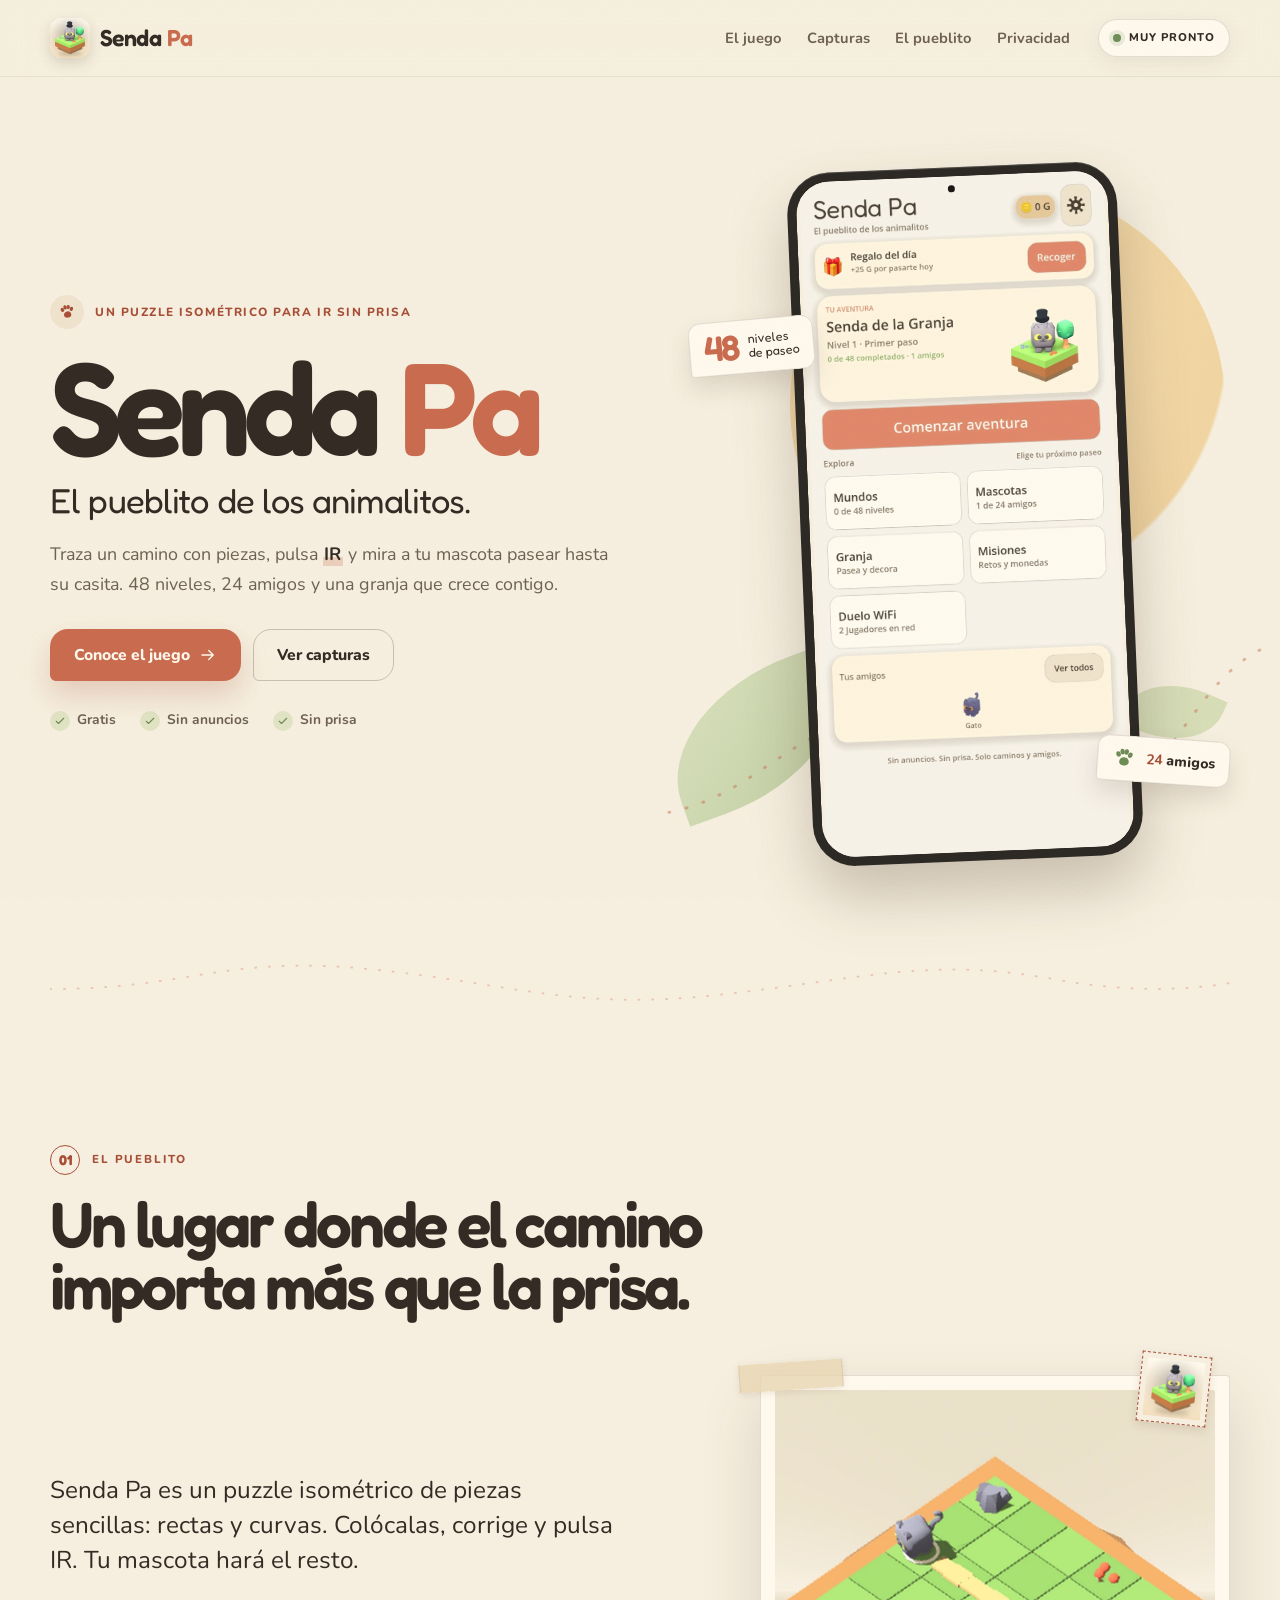
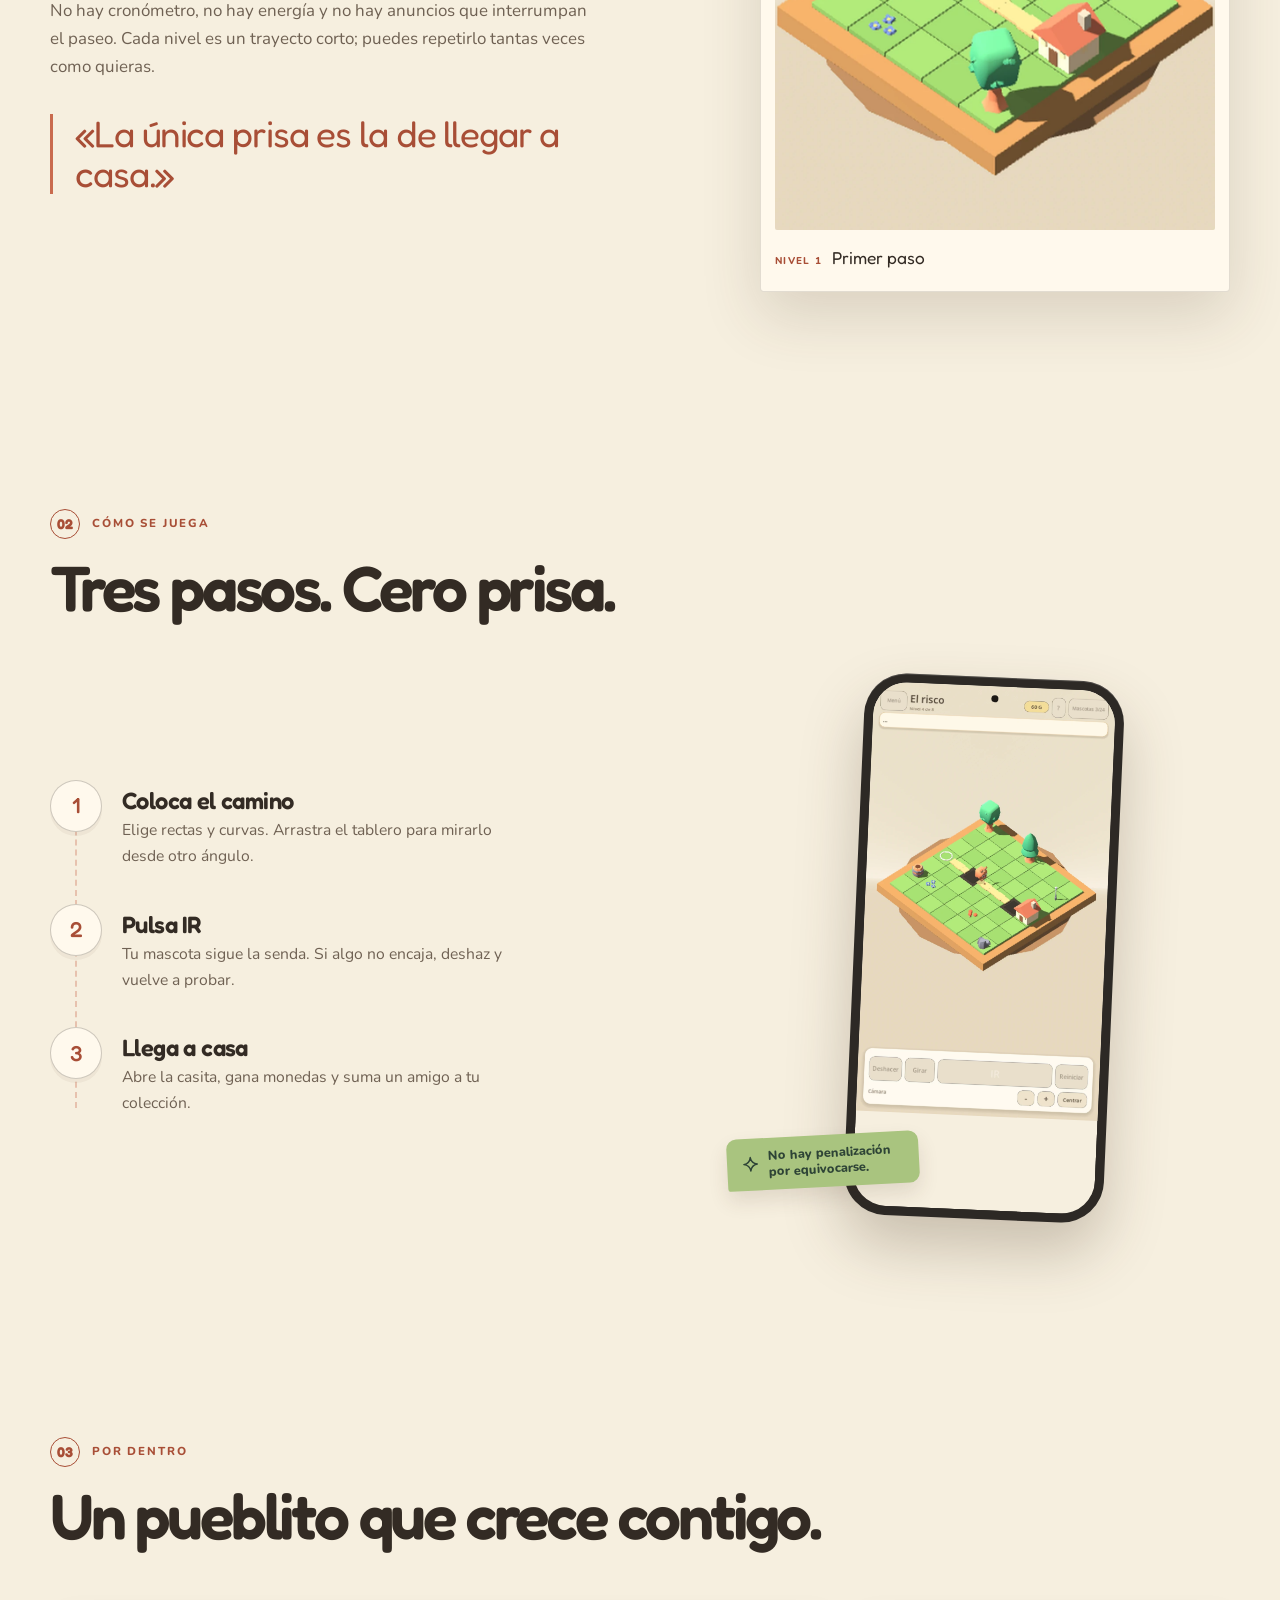
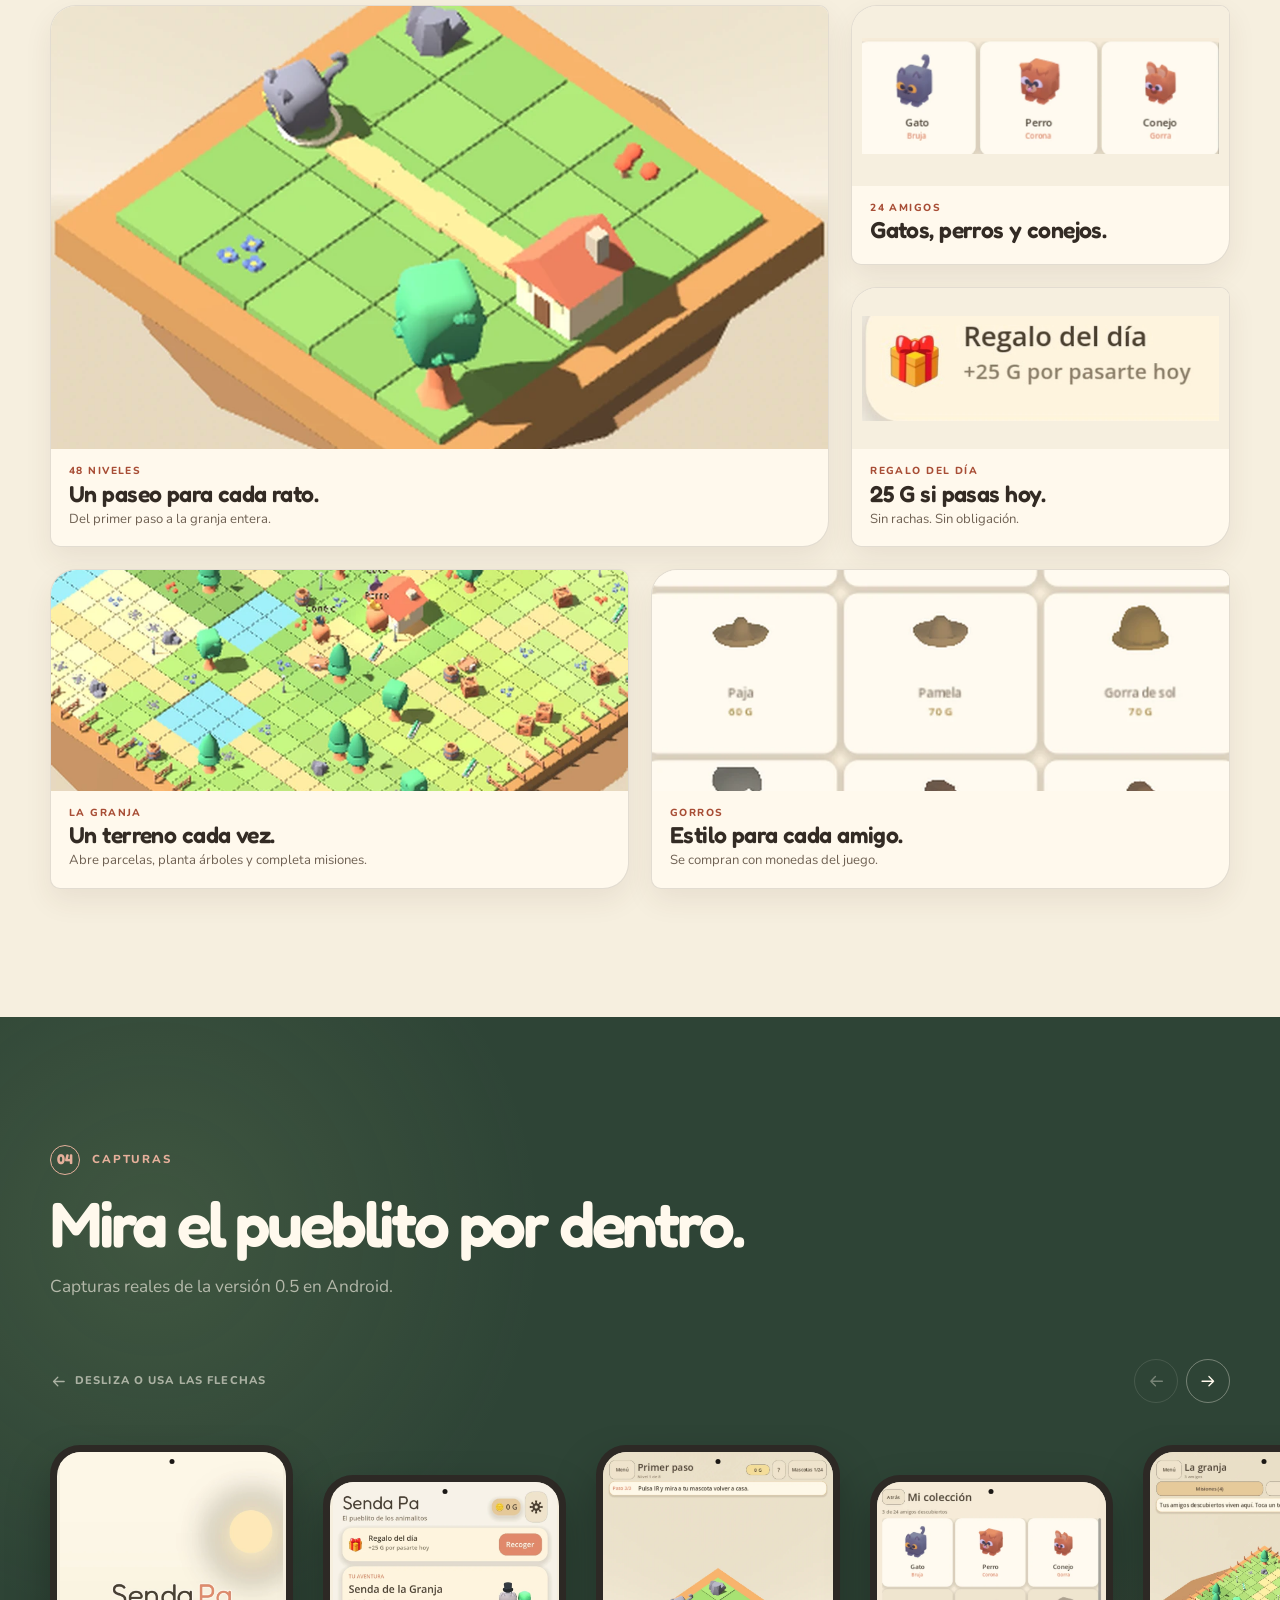
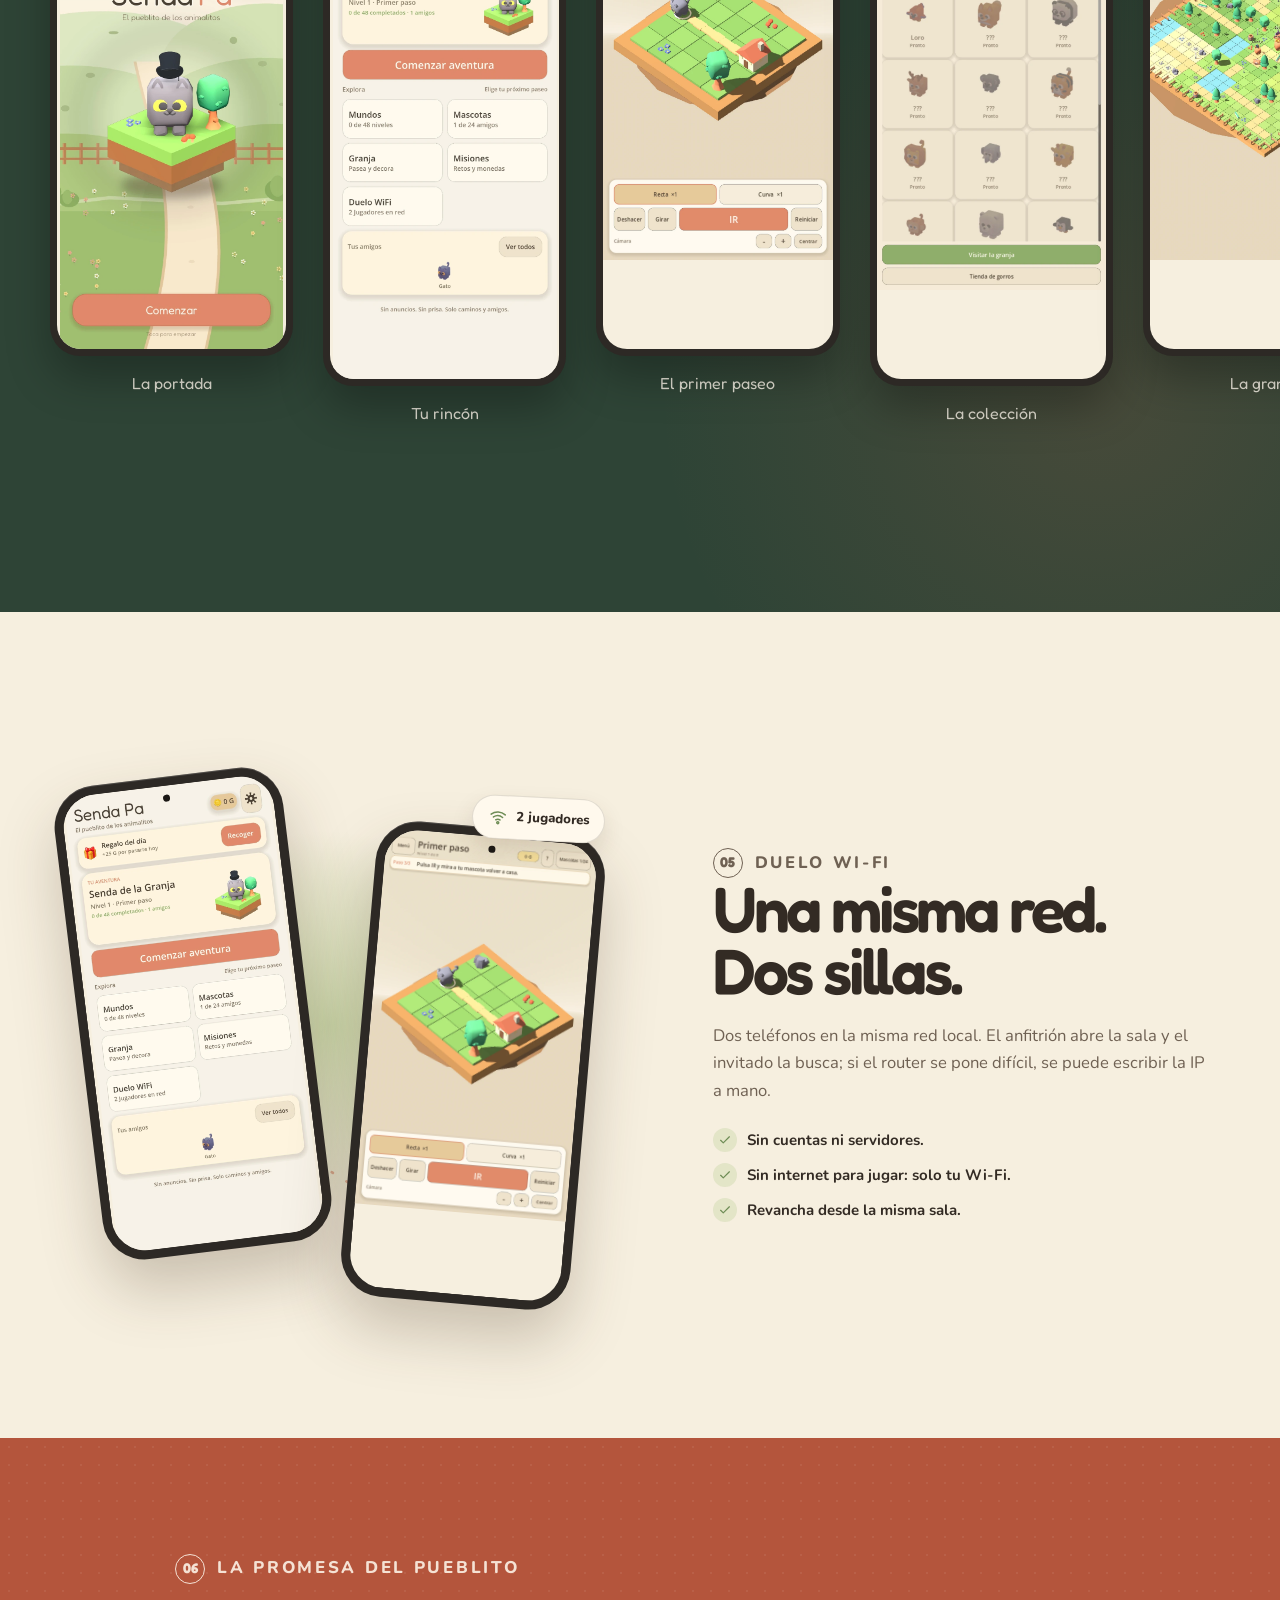
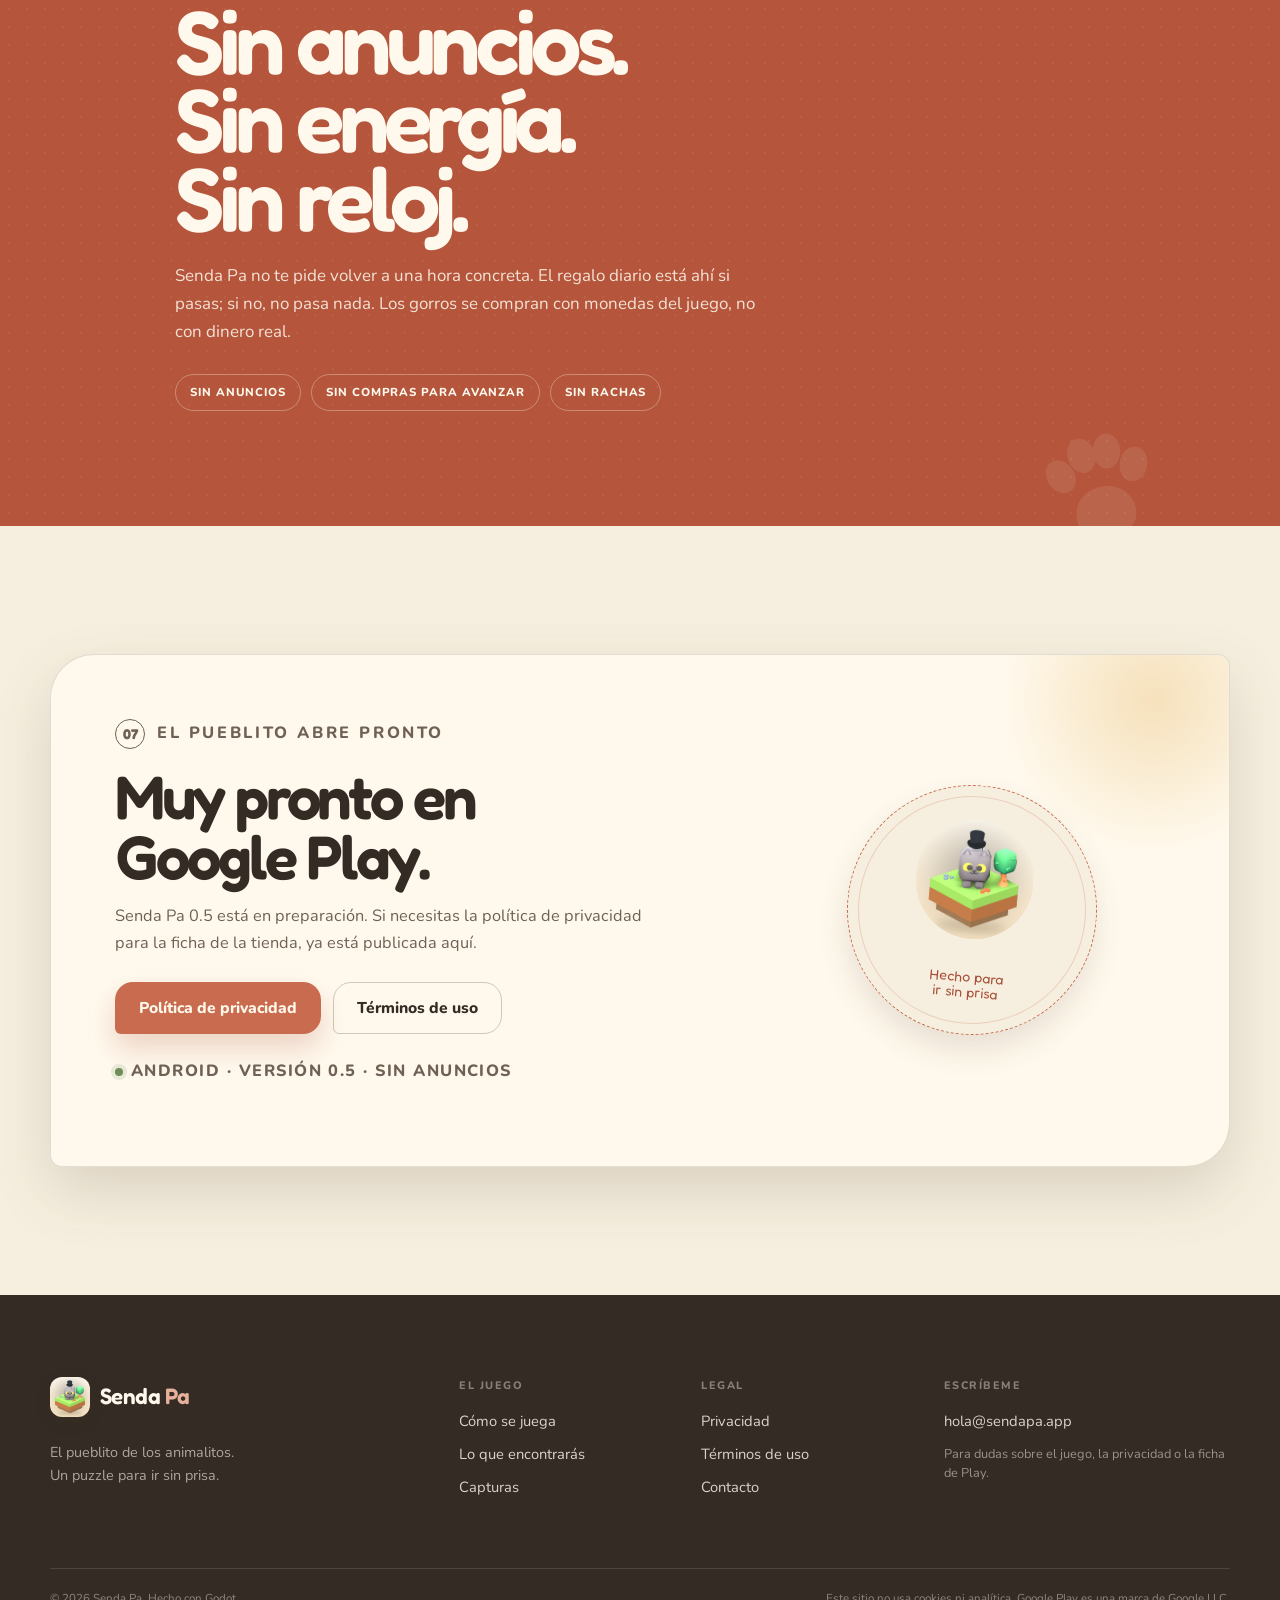
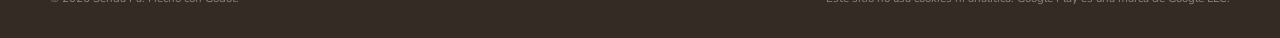
==== index.html @ 4fb6857e "Sitio web estatico de Senda Pa" ====
<!doctype html>
<html lang="es">
<head>
  <meta charset="utf-8">
  <meta name="viewport" content="width=device-width, initial-scale=1">
  <title>Senda Pa — Un puzzle isométrico para ir sin prisa</title>
  <meta name="description" content="Senda Pa es un puzzle isométrico para Android. 48 niveles, 24 amigos, granja, gorros y duelo Wi-Fi local. Sin anuncios, energía ni temporizadores.">
  <meta name="theme-color" content="#f6efdf">
  <meta name="color-scheme" content="light">
  <script>document.documentElement.classList.add("js");</script>

  <link rel="icon" href="assets/favicon.ico" sizes="any">
  <link rel="icon" type="image/png" href="assets/icon-32.png" sizes="32x32">
  <link rel="apple-touch-icon" href="assets/icon-180.png">
  <link rel="preload" href="assets/fonts/Fredoka.ttf" as="font" type="font/ttf" crossorigin>
  <link rel="preload" href="assets/fonts/Nunito-400.ttf" as="font" type="font/ttf" crossorigin>
  <link rel="stylesheet" href="styles.css">

  <meta property="og:type" content="website">
  <meta property="og:locale" content="es_ES">
  <meta property="og:site_name" content="Senda Pa">
  <meta property="og:title" content="Senda Pa — El pueblito de los animalitos">
  <meta property="og:description" content="Un puzzle isométrico para ir sin prisa. 48 niveles, 24 amigos, granja y duelo Wi-Fi local. Sin anuncios, energía ni temporizadores.">
  <meta property="og:image" content="assets/og-image.jpg">
  <meta name="twitter:card" content="summary_large_image">
  <meta name="twitter:title" content="Senda Pa — El pueblito de los animalitos">
  <meta name="twitter:description" content="Un puzzle isométrico para ir sin prisa. 48 niveles, 24 amigos, granja y duelo Wi-Fi local.">
  <meta name="twitter:image" content="assets/og-image.jpg">

  <script type="application/ld+json">
  {
    "@context": "https://schema.org",
    "@type": "VideoGame",
    "name": "Senda Pa",
    "description": "Puzzle isométrico para Android con 48 niveles, 24 mascotas, granja, gorros y duelo Wi-Fi local.",
    "applicationCategory": "GameApplication",
    "operatingSystem": "Android",
    "gamePlatform": "Android",
    "genre": "Puzzle",
    "inLanguage": "es",
    "offers": {
      "@type": "Offer",
      "price": "0",
      "priceCurrency": "USD"
    }
  }
  </script>
</head>
<body>
  <a class="skip-link" href="#contenido">Saltar al contenido</a>

  <svg class="svg-sprite" aria-hidden="true" xmlns="http://www.w3.org/2000/svg">
    <symbol id="i-paw" viewBox="0 0 24 24">
      <ellipse cx="6.2" cy="8.1" rx="2.2" ry="2.8" transform="rotate(-22 6.2 8.1)"/>
      <ellipse cx="10.1" cy="5.5" rx="2.2" ry="2.8" transform="rotate(-8 10.1 5.5)"/>
      <ellipse cx="14.2" cy="5.6" rx="2.2" ry="2.8" transform="rotate(9 14.2 5.6)"/>
      <ellipse cx="18" cy="8.5" rx="2.2" ry="2.8" transform="rotate(23 18 8.5)"/>
      <path d="M7.3 15.5c0-2.8 2.2-4.5 4.8-4.5s4.8 1.7 4.8 4.5c0 2.3-1.8 3.7-4.8 3.7s-4.8-1.4-4.8-3.7Z"/>
    </symbol>
    <symbol id="i-arrow-right" viewBox="0 0 24 24">
      <path d="M4 12h15M13 6l6 6-6 6"/>
    </symbol>
    <symbol id="i-arrow-left" viewBox="0 0 24 24">
      <path d="M20 12H5M11 18l-6-6 6-6"/>
    </symbol>
    <symbol id="i-check" viewBox="0 0 24 24">
      <path d="m4.5 12.5 4.5 4.5L19.5 6.5"/>
    </symbol>
    <symbol id="i-wifi" viewBox="0 0 24 24">
      <path d="M3.5 9.2a13.4 13.4 0 0 1 17 0M6.5 12.4a9 9 0 0 1 11 0M9.5 15.6a4.7 4.7 0 0 1 5 0"/>
      <circle cx="12" cy="19" r="1.2" class="fill"/>
    </symbol>
    <symbol id="i-spark" viewBox="0 0 24 24">
      <path d="M12 3.5c.7 4.7 3.8 7.8 8.5 8.5-4.7.7-7.8 3.8-8.5 8.5-.7-4.7-3.8-7.8-8.5-8.5 4.7-.7 7.8-3.8 8.5-8.5Z"/>
    </symbol>
    <symbol id="i-home" viewBox="0 0 24 24">
      <path d="m3.5 10.5 8.5-7 8.5 7M5.5 9.5v10h13v-10M9.5 19.5v-5h5v5"/>
    </symbol>
    <symbol id="i-gift" viewBox="0 0 24 24">
      <path d="M3.5 9.5h17v10h-17zM2.5 7.5h19v4h-19zM12 7.5v12"/>
      <path d="M12 7.5H8.2A2.2 2.2 0 1 1 10.4 5c1.1 1 1.6 2.5 1.6 2.5ZM12 7.5h3.8A2.2 2.2 0 1 0 13.6 5c-1.1 1-1.6 2.5-1.6 2.5Z"/>
    </symbol>
    <symbol id="i-hat" viewBox="0 0 24 24">
      <path d="M8.5 10.5 9.8 3h4.4l1.3 7.5M6 10.5h12l1 3H5zM8 13.5h8V20H8z"/>
    </symbol>
    <symbol id="i-leaf" viewBox="0 0 24 24">
      <path d="M5 19c8.5 0 14-5.2 14-14-8.8 0-14 5.2-14 14ZM5 19c1.8-4.3 5.2-7.7 9.5-9.5"/>
    </symbol>
    <symbol id="i-close" viewBox="0 0 24 24">
      <path d="m6 6 12 12M18 6 6 18"/>
    </symbol>
  </svg>

  <header class="site-header">
    <div class="container header-inner">
      <a class="brand" href="./" aria-label="Senda Pa, inicio">
        <img src="assets/icon.png" width="40" height="40" alt="">
        <span class="brand-word">Senda <em>Pa</em></span>
      </a>
      <nav class="main-nav" aria-label="Principal">
        <a href="#juego">El juego</a>
        <a href="#capturas">Capturas</a>
        <a href="#pueblito">El pueblito</a>
        <a href="privacidad/">Privacidad</a>
      </nav>
      <a class="header-pill" href="#disponible"><span class="status-dot" aria-hidden="true"></span> Muy pronto</a>
    </div>
  </header>

  <main id="contenido">
    <section class="hero container" aria-labelledby="hero-title">
      <div class="hero-copy" data-reveal>
        <p class="eyebrow">
          <span class="eyebrow-mark" aria-hidden="true"><svg class="icon icon--fill"><use href="#i-paw"/></svg></span>
          Un puzzle isométrico para ir sin prisa
        </p>
        <h1 id="hero-title">Senda <span>Pa</span></h1>
        <p class="hero-tagline">El pueblito de los animalitos.</p>
        <p class="hero-lede">Traza un camino con piezas, pulsa <strong>IR</strong> y mira a tu mascota pasear hasta su casita. 48 niveles, 24 amigos y una granja que crece contigo.</p>
        <div class="hero-actions">
          <a class="btn btn--primary" href="#juego">Conoce el juego <svg class="icon" aria-hidden="true"><use href="#i-arrow-right"/></svg></a>
          <a class="btn btn--ghost" href="#capturas">Ver capturas</a>
        </div>
        <ul class="hero-facts" aria-label="Lo esencial">
          <li><svg class="icon" aria-hidden="true"><use href="#i-check"/></svg> Gratis</li>
          <li><svg class="icon" aria-hidden="true"><use href="#i-check"/></svg> Sin anuncios</li>
          <li><svg class="icon" aria-hidden="true"><use href="#i-check"/></svg> Sin prisa</li>
        </ul>
      </div>

      <div class="hero-art" data-reveal style="--delay: .12s">
        <div class="sun-disc" aria-hidden="true"></div>
        <div class="leaf leaf--one" aria-hidden="true"></div>
        <div class="leaf leaf--two" aria-hidden="true"></div>
        <div class="phone phone--hero">
          <div class="phone-screen">
            <img src="assets/screens/inicio.webp" width="760" height="1689" alt="Pantalla de inicio de Senda Pa con el gato, el regalo diario y los accesos a mundos, mascotas, granja y misiones." fetchpriority="high">
          </div>
        </div>
        <div class="sticker sticker--levels" aria-hidden="true">
          <span class="sticker-num">48</span>
          <span>niveles<br>de paseo</span>
        </div>
        <div class="sticker sticker--friends" aria-hidden="true">
          <svg class="icon icon--fill"><use href="#i-paw"/></svg>
          <span><strong>24</strong> amigos</span>
        </div>
        <svg class="hero-trail" viewBox="0 0 520 360" fill="none" aria-hidden="true">
          <path d="M-20 310C78 310 112 226 190 230c74 4 84 102 172 76 84-25 92-132 178-146" stroke="currentColor" stroke-width="2.4" stroke-linecap="round" stroke-dasharray="1 14"/>
        </svg>
      </div>
    </section>

    <div class="trail-divider container" aria-hidden="true">
      <svg viewBox="0 0 1200 74" preserveAspectRatio="none">
        <path d="M0 46C142 46 176 12 324 26c144 14 208 42 354 26 156-17 216-38 342-16 72 13 130 12 180 4" fill="none" stroke="currentColor" stroke-width="2" stroke-linecap="round" stroke-dasharray="1 13"/>
      </svg>
    </div>

    <section id="juego" class="section container story" aria-labelledby="story-title">
      <div class="section-head" data-reveal>
        <p class="kicker"><span class="kicker-num">01</span> El pueblito</p>
        <h2 id="story-title">Un lugar donde el camino importa más que la prisa.</h2>
      </div>
      <div class="story-grid">
        <div class="story-copy" data-reveal>
          <p class="lead">Senda Pa es un puzzle isométrico de piezas sencillas: rectas y curvas. Colócalas, corrige y pulsa IR. Tu mascota hará el resto.</p>
          <p>No hay cronómetro, no hay energía y no hay anuncios que interrumpan el paseo. Cada nivel es un trayecto corto; puedes repetirlo tantas veces como quieras.</p>
          <blockquote class="pullquote">«La única prisa es la de llegar a casa.»</blockquote>
        </div>
        <figure class="postcard" data-reveal style="--delay: .1s">
          <div class="postcard-tape" aria-hidden="true"></div>
          <img src="assets/features/niveles.webp" width="1000" height="1000" alt="Tablero isométrico del nivel uno, con la mascota y el camino hasta la casita." loading="lazy">
          <figcaption><span>Nivel 1</span> Primer paso</figcaption>
          <div class="postcard-stamp" aria-hidden="true">
            <img src="assets/icon.png" width="64" height="64" alt="" loading="lazy">
          </div>
        </figure>
      </div>
    </section>

    <section class="section section--tight container how" aria-labelledby="how-title">
      <div class="section-head" data-reveal>
        <p class="kicker"><span class="kicker-num">02</span> Cómo se juega</p>
        <h2 id="how-title">Tres pasos. Cero prisa.</h2>
      </div>
      <div class="how-grid">
        <ol class="steps" data-reveal>
          <li class="step">
            <span class="step-num">1</span>
            <div>
              <h3>Coloca el camino</h3>
              <p>Elige rectas y curvas. Arrastra el tablero para mirarlo desde otro ángulo.</p>
            </div>
          </li>
          <li class="step">
            <span class="step-num">2</span>
            <div>
              <h3>Pulsa IR</h3>
              <p>Tu mascota sigue la senda. Si algo no encaja, deshaz y vuelve a probar.</p>
            </div>
          </li>
          <li class="step">
            <span class="step-num">3</span>
            <div>
              <h3>Llega a casa</h3>
              <p>Abre la casita, gana monedas y suma un amigo a tu colección.</p>
            </div>
          </li>
        </ol>
        <div class="how-art" data-reveal style="--delay: .1s">
          <div class="phone phone--how">
            <div class="phone-screen">
              <img src="assets/screens/salto.webp" width="860" height="1528" alt="La mascota saltando dentro del nivel isométrico." loading="lazy">
            </div>
          </div>
          <div class="how-note">
            <svg class="icon" aria-hidden="true"><use href="#i-spark"/></svg>
            <span>No hay penalización por equivocarse.</span>
          </div>
        </div>
      </div>
    </section>

    <section id="pueblito" class="section container features" aria-labelledby="features-title">
      <div class="section-head" data-reveal>
        <p class="kicker"><span class="kicker-num">03</span> Por dentro</p>
        <h2 id="features-title">Un pueblito que crece contigo.</h2>
      </div>
      <div class="bento">
        <article class="bento-card bento-card--levels" data-reveal>
          <img src="assets/features/niveles.webp" width="1000" height="1000" alt="Tablero isométrico verde con el camino, la mascota y la casita." loading="lazy">
          <div class="bento-copy">
            <span class="bento-eyebrow">48 niveles</span>
            <h3>Un paseo para cada rato.</h3>
            <p>Del primer paso a la granja entera.</p>
          </div>
        </article>
        <article class="bento-card bento-card--pets" data-reveal style="--delay: .06s">
          <img src="assets/features/amigos.webp" width="1000" height="323" alt="Tres mascotas de la colección: gato, perro y conejo, cada una con un gorro." loading="lazy">
          <div class="bento-copy">
            <span class="bento-eyebrow">24 amigos</span>
            <h3>Gatos, perros y conejos.</h3>
          </div>
        </article>
        <article class="bento-card bento-card--daily" data-reveal style="--delay: .1s">
          <img src="assets/features/regalo.webp" width="1000" height="296" alt="Tarjeta del regalo diario de 25 monedas." loading="lazy">
          <div class="bento-copy">
            <span class="bento-eyebrow">Regalo del día</span>
            <h3>25 G si pasas hoy.</h3>
            <p>Sin rachas. Sin obligación.</p>
          </div>
        </article>
        <article class="bento-card bento-card--farm" data-reveal>
          <img src="assets/features/granja.webp" width="900" height="1260" alt="La granja isométrica con parcelas abiertas, árboles y la casita." loading="lazy">
          <div class="bento-copy">
            <span class="bento-eyebrow">La granja</span>
            <h3>Un terreno cada vez.</h3>
            <p>Abre parcelas, planta árboles y completa misiones.</p>
          </div>
        </article>
        <article class="bento-card bento-card--hats" data-reveal style="--delay: .06s">
          <img src="assets/features/gorros.webp" width="900" height="1215" alt="Tienda de gorros con sombreros de distintos estilos." loading="lazy">
          <div class="bento-copy">
            <span class="bento-eyebrow">Gorros</span>
            <h3>Estilo para cada amigo.</h3>
            <p>Se compran con monedas del juego.</p>
          </div>
        </article>
      </div>
    </section>

    <section id="capturas" class="section section--gallery" aria-labelledby="gallery-title">
      <div class="container">
        <div class="section-head section-head--inverse" data-reveal>
          <p class="kicker"><span class="kicker-num">04</span> Capturas</p>
          <h2 id="gallery-title">Mira el pueblito por dentro.</h2>
          <p class="section-sub">Capturas reales de la versión 0.5 en Android.</p>
        </div>
        <div class="gallery-controls">
          <p class="gallery-hint"><svg class="icon" aria-hidden="true"><use href="#i-arrow-left"/></svg> Desliza o usa las flechas</p>
          <div class="gallery-buttons">
            <button class="round-btn" type="button" data-gallery-prev aria-label="Captura anterior"><svg class="icon" aria-hidden="true"><use href="#i-arrow-left"/></svg></button>
            <button class="round-btn" type="button" data-gallery-next aria-label="Siguiente captura"><svg class="icon" aria-hidden="true"><use href="#i-arrow-right"/></svg></button>
          </div>
        </div>
      </div>
      <div class="gallery-viewport">
        <div class="gallery-track" data-gallery-track>
          <a class="shot" href="assets/screens/portada.webp" data-lightbox data-caption="La portada">
            <div class="phone phone--gallery"><div class="phone-screen"><img src="assets/screens/portada.webp" width="760" height="1689" alt="Pantalla de inicio con el título Senda Pa, el gato y el botón Comenzar." loading="lazy"></div></div>
            <span class="shot-caption">La portada</span>
          </a>
          <a class="shot" href="assets/screens/inicio.webp" data-lightbox data-caption="Tu rincón">
            <div class="phone phone--gallery"><div class="phone-screen"><img src="assets/screens/inicio.webp" width="760" height="1689" alt="Pantalla principal con el regalo diario y la senda de la granja." loading="lazy"></div></div>
            <span class="shot-caption">Tu rincón</span>
          </a>
          <a class="shot" href="assets/screens/nivel.webp" data-lightbox data-caption="El primer paseo">
            <div class="phone phone--gallery"><div class="phone-screen"><img src="assets/screens/nivel.webp" width="860" height="1528" alt="Nivel uno del puzzle con el tablero y la mascota." loading="lazy"></div></div>
            <span class="shot-caption">El primer paseo</span>
          </a>
          <a class="shot" href="assets/screens/coleccion.webp" data-lightbox data-caption="La colección">
            <div class="phone phone--gallery"><div class="phone-screen"><img src="assets/screens/coleccion.webp" width="860" height="1528" alt="Pantalla de la colección con gato, perro y conejo descubiertos." loading="lazy"></div></div>
            <span class="shot-caption">La colección</span>
          </a>
          <a class="shot" href="assets/screens/granja.webp" data-lightbox data-caption="La granja">
            <div class="phone phone--gallery"><div class="phone-screen"><img src="assets/screens/granja.webp" width="860" height="1528" alt="La granja con parcelas, árboles y camino." loading="lazy"></div></div>
            <span class="shot-caption">La granja</span>
          </a>
          <a class="shot" href="assets/screens/tienda.webp" data-lightbox data-caption="La tienda de gorros">
            <div class="phone phone--gallery"><div class="phone-screen"><img src="assets/screens/tienda.webp" width="860" height="1528" alt="Tienda de gorros con sombreros y precios en monedas del juego." loading="lazy"></div></div>
            <span class="shot-caption">La tienda de gorros</span>
          </a>
          <a class="shot" href="assets/screens/victoria.webp" data-lightbox data-caption="Vuelta a casa">
            <div class="phone phone--gallery"><div class="phone-screen"><img src="assets/screens/victoria.webp" width="860" height="1528" alt="Pantalla de victoria al llegar a la casita." loading="lazy"></div></div>
            <span class="shot-caption">Vuelta a casa</span>
          </a>
        </div>
      </div>
    </section>

    <section class="section container wifi" aria-labelledby="wifi-title">
      <div class="wifi-art" data-reveal>
        <div class="wifi-halo" aria-hidden="true"></div>
        <div class="phone phone--wifi phone--back">
          <div class="phone-screen"><img src="assets/screens/inicio.webp" width="760" height="1689" alt="Pantalla de inicio con el acceso al duelo Wi-Fi." loading="lazy"></div>
        </div>
        <div class="phone phone--wifi phone--front">
          <div class="phone-screen"><img src="assets/screens/nivel.webp" width="860" height="1528" alt="Nivel del puzzle en una partida de dos jugadores." loading="lazy"></div>
        </div>
        <div class="wifi-badge"><svg class="icon" aria-hidden="true"><use href="#i-wifi"/></svg><span>2 jugadores</span></div>
        <svg class="wifi-arcs" viewBox="0 0 420 220" fill="none" aria-hidden="true">
          <path d="M48 168c62-54 104-58 162-18 52 36 108 32 164-12" stroke="currentColor" stroke-width="2" stroke-linecap="round" stroke-dasharray="1 12"/>
        </svg>
      </div>
      <div class="wifi-copy" data-reveal style="--delay: .08s">
        <p class="kicker"><span class="kicker-num">05</span> Duelo Wi-Fi</p>
        <h2>Una misma red.<br>Dos sillas.</h2>
        <p>Dos teléfonos en la misma red local. El anfitrión abre la sala y el invitado la busca; si el router se pone difícil, se puede escribir la IP a mano.</p>
        <ul class="check-list">
          <li><svg class="icon" aria-hidden="true"><use href="#i-check"/></svg> Sin cuentas ni servidores.</li>
          <li><svg class="icon" aria-hidden="true"><use href="#i-check"/></svg> Sin internet para jugar: solo tu Wi-Fi.</li>
          <li><svg class="icon" aria-hidden="true"><use href="#i-check"/></svg> Revancha desde la misma sala.</li>
        </ul>
      </div>
    </section>

    <section class="promise" aria-labelledby="promise-title">
      <div class="promise-paw" aria-hidden="true"><svg class="icon icon--fill"><use href="#i-paw"/></svg></div>
      <div class="container promise-inner" data-reveal>
        <p class="kicker kicker--light"><span class="kicker-num">06</span> La promesa del pueblito</p>
        <h2 id="promise-title">Sin anuncios.<br>Sin energía.<br>Sin reloj.</h2>
        <p>Senda Pa no te pide volver a una hora concreta. El regalo diario está ahí si pasas; si no, no pasa nada. Los gorros se compran con monedas del juego, no con dinero real.</p>
        <div class="promise-tags">
          <span>Sin anuncios</span>
          <span>Sin compras para avanzar</span>
          <span>Sin rachas</span>
        </div>
      </div>
    </section>

    <section id="disponible" class="section container final" aria-labelledby="final-title">
      <div class="final-card" data-reveal>
        <div class="final-copy">
          <p class="kicker"><span class="kicker-num">07</span> El pueblito abre pronto</p>
          <h2 id="final-title">Muy pronto en Google Play.</h2>
          <p>Senda Pa 0.5 está en preparación. Si necesitas la política de privacidad para la ficha de la tienda, ya está publicada aquí.</p>
          <div class="final-actions">
            <a class="btn btn--primary" href="privacidad/">Política de privacidad</a>
            <a class="btn btn--ghost" href="terminos/">Términos de uso</a>
          </div>
          <p class="final-meta"><span class="status-dot" aria-hidden="true"></span> Android · Versión 0.5 · Sin anuncios</p>
        </div>
        <div class="final-stamp" aria-hidden="true">
          <img src="assets/icon.png" width="160" height="160" alt="" loading="lazy">
          <span>Hecho para<br>ir sin prisa</span>
        </div>
      </div>
    </section>
  </main>

  <footer class="site-footer">
    <div class="container footer-grid">
      <div class="footer-brand">
        <a class="brand brand--footer" href="./" aria-label="Senda Pa, inicio">
          <img src="assets/icon.png" width="44" height="44" alt="" loading="lazy">
          <span class="brand-word">Senda <em>Pa</em></span>
        </a>
        <p>El pueblito de los animalitos.<br>Un puzzle para ir sin prisa.</p>
      </div>
      <nav class="footer-nav" aria-label="El juego">
        <h2>El juego</h2>
        <a href="#juego">Cómo se juega</a>
        <a href="#pueblito">Lo que encontrarás</a>
        <a href="#capturas">Capturas</a>
      </nav>
      <nav class="footer-nav" aria-label="Legal">
        <h2>Legal</h2>
        <a href="privacidad/">Privacidad</a>
        <a href="terminos/">Términos de uso</a>
        <a href="mailto:hola@sendapa.app">Contacto</a>
      </nav>
      <div class="footer-contact">
        <h2>Escríbeme</h2>
        <a href="mailto:hola@sendapa.app">hola@sendapa.app</a>
        <p>Para dudas sobre el juego, la privacidad o la ficha de Play.</p>
      </div>
    </div>
    <div class="container footer-bottom">
      <p>© 2026 Senda Pa. Hecho con Godot.</p>
      <p>Este sitio no usa cookies ni analítica. Google Play es una marca de Google LLC.</p>
    </div>
  </footer>

  <dialog class="lightbox" id="lightbox" aria-labelledby="lightbox-caption">
    <button class="lightbox-close" type="button" data-lightbox-close aria-label="Cerrar captura">
      <svg class="icon" aria-hidden="true"><use href="#i-close"/></svg>
    </button>
    <img alt="" width="860" height="1528">
    <p id="lightbox-caption"></p>
  </dialog>

  <script src="script.js" defer></script>
</body>
</html>
---- styles.css ----
@font-face {
  font-family: "Fredoka";
  src: url("assets/fonts/Fredoka.ttf") format("truetype");
  font-weight: 300 700;
  font-style: normal;
  font-display: swap;
}

@font-face {
  font-family: "Nunito";
  src: url("assets/fonts/Nunito-400.ttf") format("truetype");
  font-weight: 400;
  font-style: normal;
  font-display: swap;
}

@font-face {
  font-family: "Nunito";
  src: url("assets/fonts/Nunito-600.ttf") format("truetype");
  font-weight: 600;
  font-style: normal;
  font-display: swap;
}

@font-face {
  font-family: "Nunito";
  src: url("assets/fonts/Nunito-700.ttf") format("truetype");
  font-weight: 700;
  font-style: normal;
  font-display: swap;
}

@font-face {
  font-family: "Nunito";
  src: url("assets/fonts/Nunito-800.ttf") format("truetype");
  font-weight: 800;
  font-style: normal;
  font-display: swap;
}

:root {
  --paper: #f6efdf;
  --paper-deep: #efe3cd;
  --cream: #fff9ed;
  --ink: #332b24;
  --ink-soft: #6f6153;
  --terracotta: #c96b4e;
  --terra-dark: #a84e36;
  --sage: #a9c47f;
  --sage-deep: #6f8d56;
  --forest: #2e4436;
  --line: rgba(51, 43, 36, 0.14);
  --line-strong: rgba(51, 43, 36, 0.24);
  --shadow: 0 24px 60px rgba(74, 53, 36, 0.16);
  --font-display: "Fredoka", "Trebuchet MS", sans-serif;
  --font-body: "Nunito", "Segoe UI", sans-serif;
}

*,
*::before,
*::after {
  box-sizing: border-box;
}

html {
  overflow-x: clip;
  scroll-behavior: smooth;
  scroll-padding-top: 96px;
}

body {
  margin: 0;
  overflow-x: clip;
  background: var(--paper);
  color: var(--ink);
  font-family: var(--font-body);
  font-size: 16px;
  line-height: 1.65;
  -webkit-font-smoothing: antialiased;
  text-rendering: optimizeLegibility;
}

body::after {
  content: "";
  position: fixed;
  inset: 0;
  z-index: 200;
  pointer-events: none;
  background-image: url("assets/noise.png");
  background-size: 96px;
  opacity: 0.1;
  mix-blend-mode: multiply;
}

::selection {
  background: rgba(201, 107, 78, 0.28);
  color: var(--ink);
}

img {
  max-width: 100%;
}

a {
  color: inherit;
}

button,
input,
textarea,
select {
  font: inherit;
}

:focus-visible {
  outline: 3px solid var(--terracotta);
  outline-offset: 3px;
}

.section--gallery :focus-visible,
.site-footer :focus-visible {
  outline-color: var(--cream);
}

.svg-sprite {
  position: absolute;
  width: 0;
  height: 0;
  overflow: hidden;
}

.icon {
  width: 1.15em;
  height: 1.15em;
  flex: 0 0 auto;
  fill: none;
  stroke: currentColor;
  stroke-width: 1.8;
  stroke-linecap: round;
  stroke-linejoin: round;
  vertical-align: -0.14em;
}

.icon--fill,
.icon .fill {
  fill: currentColor;
  stroke: none;
}

.skip-link {
  position: fixed;
  top: 12px;
  left: 12px;
  z-index: 500;
  padding: 12px 18px;
  border-radius: 10px;
  background: var(--ink);
  color: var(--cream);
  font-weight: 800;
  text-decoration: none;
  transform: translateY(-160%);
  transition: transform 0.2s ease;
}

.skip-link:focus {
  transform: translateY(0);
}

.container {
  width: min(1180px, calc(100% - clamp(36px, 7vw, 96px)));
  margin-inline: auto;
}

/* Header */
.site-header {
  position: sticky;
  top: 0;
  z-index: 60;
  background: rgba(246, 239, 223, 0.82);
  border-bottom: 1px solid rgba(51, 43, 36, 0.08);
  backdrop-filter: blur(14px);
}

.header-inner {
  display: flex;
  align-items: center;
  gap: 28px;
  min-height: 76px;
}

.brand {
  display: inline-flex;
  align-items: center;
  gap: 10px;
  color: var(--ink);
  font-family: var(--font-display);
  font-size: 1.45rem;
  font-weight: 600;
  letter-spacing: -0.025em;
  line-height: 1;
  text-decoration: none;
  white-space: nowrap;
}

.brand img {
  width: 40px;
  height: 40px;
  border-radius: 12px;
  box-shadow: 0 5px 14px rgba(74, 53, 36, 0.18);
}

.brand-word em {
  color: var(--terracotta);
  font-style: normal;
}

.main-nav {
  display: flex;
  align-items: center;
  gap: clamp(16px, 2vw, 28px);
  margin-left: auto;
  font-size: 0.92rem;
  font-weight: 700;
}

.main-nav a {
  position: relative;
  padding-block: 10px;
  color: var(--ink-soft);
  text-decoration: none;
}

.main-nav a::after {
  content: "";
  position: absolute;
  right: 100%;
  bottom: 4px;
  left: 0;
  height: 2px;
  border-radius: 2px;
  background: var(--terracotta);
  transition: right 0.28s ease;
}

.main-nav a:hover::after,
.main-nav a:focus-visible::after {
  right: 0;
}

.header-pill {
  display: inline-flex;
  align-items: center;
  gap: 8px;
  padding: 9px 14px;
  border: 1px solid var(--line);
  border-radius: 999px;
  background: var(--cream);
  box-shadow: 0 6px 20px rgba(74, 53, 36, 0.08);
  color: var(--ink);
  font-size: 0.7rem;
  font-weight: 800;
  letter-spacing: 0.09em;
  text-decoration: none;
  text-transform: uppercase;
  white-space: nowrap;
}

.status-dot {
  width: 8px;
  height: 8px;
  border-radius: 50%;
  background: var(--sage-deep);
  box-shadow: 0 0 0 4px rgba(111, 141, 86, 0.15);
}

/* Hero */
.hero {
  position: relative;
  display: grid;
  grid-template-columns: minmax(0, 1.05fr) minmax(0, 0.95fr);
  gap: clamp(32px, 5vw, 84px);
  align-items: center;
  min-height: min(860px, calc(100svh - 76px));
  padding-block: clamp(54px, 7vw, 100px) clamp(70px, 8vw, 118px);
}

.hero-copy {
  position: relative;
  z-index: 2;
  max-width: 620px;
}

.eyebrow {
  display: flex;
  align-items: center;
  gap: 11px;
  margin: 0 0 20px;
  color: var(--terra-dark);
  font-size: 0.74rem;
  font-weight: 800;
  letter-spacing: 0.13em;
  line-height: 1.35;
  text-transform: uppercase;
}

.eyebrow-mark {
  display: inline-grid;
  width: 34px;
  height: 34px;
  flex: 0 0 auto;
  place-items: center;
  border-radius: 50%;
  background: var(--paper-deep);
  color: var(--terra-dark);
  font-size: 1rem;
  transform: rotate(-8deg);
}

.hero h1 {
  margin: 0;
  font-family: var(--font-display);
  font-size: clamp(4.3rem, 10.3vw, 8.9rem);
  font-weight: 600;
  letter-spacing: -0.06em;
  line-height: 0.88;
}

.hero h1 span {
  color: var(--terracotta);
}

.hero-tagline {
  margin: 16px 0 20px;
  font-family: var(--font-display);
  font-size: clamp(1.45rem, 2.7vw, 2.2rem);
  font-weight: 400;
  letter-spacing: -0.025em;
  line-height: 1.1;
}

.hero-lede {
  max-width: 52ch;
  margin: 0 0 30px;
  color: var(--ink-soft);
  font-size: clamp(1.02rem, 1.4vw, 1.18rem);
  line-height: 1.68;
}

.hero-lede strong {
  padding: 0 0.08em;
  background: linear-gradient(transparent 64%, rgba(201, 107, 78, 0.25) 64%);
  color: var(--ink);
}

.btn {
  display: inline-flex;
  min-height: 52px;
  align-items: center;
  justify-content: center;
  gap: 9px;
  padding: 0 23px;
  border: 1px solid transparent;
  border-radius: 18px 18px 18px 6px;
  font-size: 0.98rem;
  font-weight: 800;
  line-height: 1.1;
  text-align: center;
  text-decoration: none;
  transition: transform 0.25s ease, box-shadow 0.25s ease, background 0.25s ease,
    border-color 0.25s ease;
}

.btn .icon {
  width: 18px;
  height: 18px;
}

.btn--primary {
  background: var(--terracotta);
  box-shadow: 0 14px 28px rgba(168, 78, 54, 0.22);
  color: var(--cream);
}

.btn--primary:hover {
  background: var(--terra-dark);
  box-shadow: 0 18px 32px rgba(168, 78, 54, 0.27);
  transform: translateY(-2px);
}

.btn--ghost {
  border-color: var(--line-strong);
  background: transparent;
  color: var(--ink);
}

.btn--ghost:hover {
  border-color: var(--terracotta);
  background: var(--cream);
  transform: translateY(-2px);
}

.hero-actions {
  display: flex;
  flex-wrap: wrap;
  gap: 12px;
}

.hero-facts {
  display: flex;
  flex-wrap: wrap;
  gap: 12px 24px;
  margin: 28px 0 0;
  padding: 0;
  color: var(--ink-soft);
  font-size: 0.86rem;
  font-weight: 700;
  list-style: none;
}

.hero-facts li {
  display: inline-flex;
  align-items: center;
  gap: 7px;
}

.hero-facts .icon {
  width: 20px;
  height: 20px;
  padding: 4px;
  border-radius: 50%;
  background: rgba(169, 196, 127, 0.28);
  color: var(--sage-deep);
  stroke-width: 2.2;
}

.hero-art {
  position: relative;
  display: grid;
  min-height: 610px;
  place-items: center;
}

.sun-disc {
  position: absolute;
  top: 3%;
  right: 1%;
  width: min(82%, 470px);
  aspect-ratio: 1;
  border-radius: 50%;
  background: radial-gradient(circle at 42% 36%, #f7e0b2 0%, #f0d29c 67%, transparent 68%);
  opacity: 0.92;
}

.leaf {
  position: absolute;
  border-radius: 80% 0 80% 0;
  opacity: 0.52;
}

.leaf--one {
  bottom: 9%;
  left: -7%;
  width: 190px;
  height: 126px;
  background: linear-gradient(140deg, #c0d59f, #8fae69);
  transform: rotate(-20deg);
}

.leaf--two {
  right: 2%;
  bottom: 17%;
  width: 92px;
  height: 62px;
  background: var(--sage);
  opacity: 0.42;
  transform: rotate(24deg);
}

.phone {
  position: relative;
  z-index: 2;
  padding: 9px;
  border-radius: 42px;
  background: #2d2925;
  box-shadow: 0 30px 60px rgba(74, 53, 36, 0.26), inset 0 1px 0 rgba(255, 255, 255, 0.16);
}

.phone::after {
  content: "";
  position: absolute;
  top: 18px;
  left: 50%;
  z-index: 3;
  width: 7px;
  height: 7px;
  border-radius: 50%;
  background: #1b1815;
  transform: translateX(-50%);
}

.phone-screen {
  overflow: hidden;
  aspect-ratio: 9 / 19.5;
  border-radius: 34px;
  background: var(--paper);
}

.phone-screen img {
  display: block;
  width: 100%;
  height: 100%;
  background: var(--paper);
  object-fit: contain;
  object-position: top;
}

.phone--hero {
  width: min(330px, 72%);
  transform: rotate(-2.4deg);
}

.sticker {
  position: absolute;
  z-index: 4;
  display: flex;
  align-items: center;
  gap: 10px;
  padding: 10px 14px;
  border: 1px solid var(--line);
  border-radius: 12px 12px 12px 4px;
  background: var(--cream);
  box-shadow: 0 12px 24px rgba(74, 53, 36, 0.14);
  color: var(--ink);
  font-family: var(--font-display);
  line-height: 1.05;
}

.sticker--levels {
  top: 22%;
  left: -2%;
  transform: rotate(-5deg);
}

.sticker-num {
  color: var(--terracotta);
  font-size: 2.2rem;
  font-weight: 600;
  letter-spacing: -0.05em;
  line-height: 0.9;
}

.sticker--levels span:last-child {
  font-size: 0.78rem;
  line-height: 1.1;
}

.sticker--friends {
  right: 0;
  bottom: 11%;
  font-family: var(--font-body);
  font-size: 0.88rem;
  font-weight: 800;
  transform: rotate(4deg);
}

.sticker--friends .icon {
  width: 24px;
  height: 24px;
  color: var(--sage-deep);
}

.sticker--friends strong {
  color: var(--terra-dark);
}

.hero-trail {
  position: absolute;
  bottom: -2%;
  left: -8%;
  z-index: 1;
  width: 116%;
  color: var(--terracotta);
  opacity: 0.46;
}

/* Small hand-drawn divider */
.trail-divider {
  margin-top: -20px;
  color: var(--terracotta);
  opacity: 0.3;
}

.trail-divider svg {
  display: block;
  width: 100%;
  height: 74px;
}

/* Generic section typography */
.section {
  position: relative;
  padding-block: clamp(78px, 10vw, 132px);
}

.section--tight {
  padding-block: clamp(62px, 7vw, 94px);
}

.section-head {
  max-width: 920px;
  margin-bottom: clamp(34px, 5vw, 58px);
}

.kicker {
  display: flex;
  align-items: center;
  gap: 12px;
  margin: 0 0 18px;
  color: var(--terra-dark);
  font-size: 0.72rem;
  font-weight: 800;
  letter-spacing: 0.16em;
  line-height: 1.2;
  text-transform: uppercase;
}

.kicker-num {
  display: inline-grid;
  width: 30px;
  height: 30px;
  flex: 0 0 auto;
  place-items: center;
  border: 1px solid currentColor;
  border-radius: 50%;
  font-family: var(--font-display);
  font-size: 0.88rem;
  letter-spacing: 0;
}

.section h2 {
  margin: 0;
  color: var(--ink);
  font-family: var(--font-display);
  font-size: clamp(2.35rem, 5vw, 4.55rem);
  font-weight: 600;
  letter-spacing: -0.05em;
  line-height: 0.97;
  text-wrap: balance;
}

.section-sub {
  margin: 18px 0 0;
  color: var(--ink-soft);
  font-size: 1.08rem;
}

/* Story */
.story-grid {
  display: grid;
  grid-template-columns: minmax(0, 1.05fr) minmax(0, 0.95fr);
  gap: clamp(40px, 8vw, 104px);
  align-items: center;
}

.story-copy p {
  max-width: 54ch;
  margin: 0 0 18px;
  color: var(--ink-soft);
  font-size: 1.06rem;
}

.story-copy .lead {
  color: var(--ink);
  font-size: clamp(1.24rem, 2vw, 1.52rem);
  line-height: 1.45;
}

.pullquote {
  margin: 34px 0 0;
  padding-left: 22px;
  border-left: 3px solid var(--terracotta);
  color: var(--terra-dark);
  font-family: var(--font-display);
  font-size: clamp(1.55rem, 3vw, 2.3rem);
  font-weight: 400;
  letter-spacing: -0.03em;
  line-height: 1.08;
}

.postcard {
  position: relative;
  justify-self: end;
  width: min(100%, 470px);
  margin: 0;
  padding: 14px 14px 18px;
  border: 1px solid var(--line);
  border-radius: 4px;
  background: var(--cream);
  box-shadow: var(--shadow);
  transform: rotate(2.2deg);
}

.postcard img {
  display: block;
  width: 100%;
  height: auto;
  aspect-ratio: 1 / 1;
  border-radius: 2px;
  background: var(--paper);
  object-fit: cover;
  object-position: center;
}

.postcard figcaption {
  display: flex;
  align-items: baseline;
  gap: 10px;
  padding-top: 14px;
  color: var(--ink);
  font-family: var(--font-display);
  font-size: 1.08rem;
}

.postcard figcaption span {
  color: var(--terra-dark);
  font-family: var(--font-body);
  font-size: 0.62rem;
  font-weight: 800;
  letter-spacing: 0.13em;
  text-transform: uppercase;
}

.postcard-tape {
  position: absolute;
  top: -14px;
  left: -22px;
  width: 104px;
  height: 28px;
  border-right: 1px solid rgba(120, 96, 58, 0.12);
  border-left: 1px solid rgba(120, 96, 58, 0.12);
  background: rgba(232, 214, 179, 0.78);
  box-shadow: 0 2px 7px rgba(74, 53, 36, 0.1);
  transform: rotate(-4deg);
}

.postcard-stamp {
  position: absolute;
  top: -22px;
  right: 20px;
  width: 70px;
  height: 70px;
  padding: 5px;
  border: 1px dashed var(--terra-dark);
  background: var(--paper);
  box-shadow: 0 4px 10px rgba(74, 53, 36, 0.12);
  transform: rotate(6deg);
}

.postcard-stamp img {
  width: 100%;
  height: 100%;
  aspect-ratio: auto;
  object-fit: cover;
}

/* How it works */
.how-grid {
  display: grid;
  grid-template-columns: minmax(0, 1fr) minmax(0, 0.82fr);
  gap: clamp(40px, 7vw, 94px);
  align-items: center;
}

.steps {
  position: relative;
  margin: 0;
  padding: 0;
  list-style: none;
}

.steps::before {
  content: "";
  position: absolute;
  top: 26px;
  bottom: 26px;
  left: 25px;
  border-left: 2px dashed rgba(201, 107, 78, 0.34);
}

.step {
  position: relative;
  display: grid;
  grid-template-columns: 52px minmax(0, 1fr);
  gap: 20px;
  padding-block: 17px;
}

.step-num {
  position: relative;
  z-index: 1;
  display: grid;
  width: 52px;
  height: 52px;
  place-items: center;
  border: 1px solid var(--line-strong);
  border-radius: 50%;
  background: var(--cream);
  box-shadow: 0 4px 0 rgba(74, 53, 36, 0.05);
  color: var(--terra-dark);
  font-family: var(--font-display);
  font-size: 1.35rem;
  font-weight: 500;
}

.step h3 {
  margin: 8px 0 4px;
  font-family: var(--font-display);
  font-size: 1.48rem;
  font-weight: 600;
  letter-spacing: -0.025em;
  line-height: 1.1;
}

.step p {
  max-width: 46ch;
  margin: 0;
  color: var(--ink-soft);
  font-size: 0.98rem;
}

.how-art {
  position: relative;
  display: grid;
  place-items: center;
}

.phone--how {
  width: min(260px, 75%);
  transform: rotate(2.5deg);
}

.how-note {
  position: absolute;
  bottom: 6%;
  left: -12px;
  z-index: 4;
  display: flex;
  max-width: 192px;
  align-items: center;
  gap: 8px;
  padding: 10px 14px;
  border-radius: 10px 10px 10px 3px;
  background: var(--sage);
  box-shadow: 0 10px 20px rgba(74, 53, 36, 0.12);
  color: #2e4436;
  font-size: 0.8rem;
  font-weight: 800;
  line-height: 1.25;
  transform: rotate(-3deg);
}

.how-note .icon {
  width: 19px;
  height: 19px;
}

/* Bento */
.bento {
  display: grid;
  grid-template-columns: repeat(6, minmax(0, 1fr));
  grid-template-rows: 260px 260px 320px;
  gap: clamp(14px, 1.7vw, 22px);
}

.bento-card {
  position: relative;
  display: flex;
  min-width: 0;
  flex-direction: column;
  overflow: hidden;
  border: 1px solid var(--line);
  border-radius: 26px 10px 26px 10px;
  background: var(--cream);
  box-shadow: 0 12px 28px rgba(74, 53, 36, 0.08);
}

.bento-card img {
  display: block;
  width: 100%;
  min-height: 0;
  flex: 1;
  object-fit: cover;
  object-position: center;
}

.bento-card--levels {
  grid-column: span 4;
  grid-row: span 2;
}

.bento-card--pets,
.bento-card--daily {
  grid-column: span 2;
}

.bento-card--farm,
.bento-card--hats {
  grid-column: span 3;
}

.bento-card--pets img,
.bento-card--daily img {
  padding: 10px;
  background: var(--paper);
  object-fit: contain;
}

.bento-copy {
  padding: 16px 18px 18px;
}

.bento-eyebrow {
  display: block;
  margin-bottom: 4px;
  color: var(--terra-dark);
  font-size: 0.64rem;
  font-weight: 800;
  letter-spacing: 0.14em;
  line-height: 1.2;
  text-transform: uppercase;
}

.bento-copy h3 {
  margin: 0 0 4px;
  font-family: var(--font-display);
  font-size: clamp(1.18rem, 1.8vw, 1.62rem);
  font-weight: 600;
  letter-spacing: -0.025em;
  line-height: 1.05;
}

.bento-copy p {
  margin: 0;
  color: var(--ink-soft);
  font-size: 0.82rem;
  line-height: 1.4;
}

/* Gallery */
.section--gallery {
  overflow: hidden;
  background: var(--forest);
  color: var(--cream);
}

.section--gallery::before {
  content: "";
  position: absolute;
  inset: 0;
  pointer-events: none;
  background:
    radial-gradient(circle at 12% 18%, rgba(169, 196, 127, 0.14), transparent 26%),
    radial-gradient(circle at 86% 82%, rgba(201, 107, 78, 0.16), transparent 30%);
}

.section-head--inverse {
  position: relative;
  z-index: 1;
}

.section--gallery .kicker {
  color: #e6b09b;
}

.section--gallery h2 {
  color: var(--cream);
}

.section--gallery .section-sub {
  color: rgba(255, 249, 237, 0.62);
}

.gallery-controls {
  position: relative;
  z-index: 1;
  display: flex;
  align-items: center;
  justify-content: space-between;
  gap: 20px;
  margin-top: 4px;
}

.gallery-hint {
  display: flex;
  align-items: center;
  gap: 8px;
  margin: 0;
  color: rgba(255, 249, 237, 0.58);
  font-size: 0.7rem;
  font-weight: 800;
  letter-spacing: 0.1em;
  text-transform: uppercase;
}

.gallery-hint .icon {
  width: 17px;
  height: 17px;
}

.gallery-buttons {
  display: flex;
  gap: 8px;
}

.round-btn {
  display: grid;
  width: 44px;
  height: 44px;
  place-items: center;
  border: 1px solid rgba(255, 249, 237, 0.34);
  border-radius: 50%;
  background: transparent;
  color: var(--cream);
  cursor: pointer;
  transition: background 0.2s ease, color 0.2s ease, transform 0.2s ease;
}

.round-btn:hover {
  background: var(--cream);
  color: var(--forest);
  transform: translateY(-2px);
}

.round-btn:disabled {
  cursor: default;
  opacity: 0.35;
  transform: none;
}

.gallery-viewport {
  position: relative;
  z-index: 1;
  margin-top: 22px;
  overflow: hidden;
}

.gallery-track {
  display: flex;
  gap: clamp(16px, 2.4vw, 30px);
  overflow-x: auto;
  padding: 20px max(24px, calc((100vw - 1180px) / 2)) 58px;
  cursor: grab;
  overscroll-behavior-inline: contain;
  scrollbar-color: rgba(255, 249, 237, 0.25) transparent;
  scrollbar-width: thin;
  scroll-snap-type: x mandatory;
}

.gallery-track:active {
  cursor: grabbing;
}

.gallery-track::-webkit-scrollbar {
  height: 6px;
}

.gallery-track::-webkit-scrollbar-thumb {
  border-radius: 99px;
  background: rgba(255, 249, 237, 0.22);
}

.gallery-track::-webkit-scrollbar-track {
  background: transparent;
}

.shot {
  flex: 0 0 clamp(188px, 19vw, 246px);
  color: var(--cream);
  scroll-snap-align: center;
  text-decoration: none;
}

.shot:nth-child(even) {
  margin-top: 30px;
}

.shot img {
  -webkit-user-drag: none;
  user-select: none;
}

.phone--gallery {
  width: 100%;
  padding: 7px;
  border-radius: 30px;
  box-shadow: 0 22px 44px rgba(0, 0, 0, 0.28);
  transition: transform 0.3s ease;
}

.phone--gallery .phone-screen {
  border-radius: 24px;
}

.phone--gallery::after {
  width: 5px;
  height: 5px;
  top: 14px;
}

.shot:hover .phone--gallery {
  transform: translateY(-6px) rotate(-1deg);
}

.shot-caption {
  display: block;
  margin-top: 14px;
  color: rgba(255, 249, 237, 0.85);
  font-family: var(--font-display);
  font-size: 1rem;
  text-align: center;
}

/* Wi-Fi */
.wifi {
  display: grid;
  grid-template-columns: minmax(0, 1.04fr) minmax(0, 0.96fr);
  gap: clamp(40px, 8vw, 112px);
  align-items: center;
}

.wifi-art {
  position: relative;
  display: grid;
  min-height: 570px;
  place-items: center;
}

.wifi-halo {
  position: absolute;
  width: 70%;
  aspect-ratio: 1;
  border-radius: 50%;
  background: radial-gradient(circle, rgba(169, 196, 127, 0.55) 0%, rgba(169, 196, 127, 0.16) 52%, transparent 70%);
}

.phone--wifi {
  position: absolute;
  width: min(230px, 55%);
}

.phone--back {
  top: 6%;
  left: 5%;
  transform: rotate(-7deg);
}

.phone--front {
  right: 4%;
  bottom: 1%;
  transform: rotate(5deg);
}

.wifi-badge {
  position: absolute;
  top: 10%;
  right: 1%;
  z-index: 4;
  display: flex;
  align-items: center;
  gap: 8px;
  padding: 10px 15px;
  border: 1px solid var(--line);
  border-radius: 999px;
  background: var(--cream);
  box-shadow: 0 10px 22px rgba(74, 53, 36, 0.13);
  color: var(--ink);
  font-size: 0.82rem;
  font-weight: 800;
  transform: rotate(3deg);
}

.wifi-badge .icon {
  width: 20px;
  height: 20px;
  color: var(--sage-deep);
}

.wifi-arcs {
  position: absolute;
  bottom: 8%;
  width: 100%;
  color: var(--terracotta);
  opacity: 0.5;
}

.wifi-copy h2 {
  font-size: clamp(2.35rem, 5vw, 4.6rem);
}

.wifi-copy p {
  max-width: 50ch;
  margin: 20px 0 0;
  color: var(--ink-soft);
  font-size: 1.04rem;
}

.check-list {
  display: grid;
  gap: 10px;
  margin: 24px 0 0;
  padding: 0;
  list-style: none;
}

.check-list li {
  display: flex;
  align-items: flex-start;
  gap: 10px;
  color: var(--ink);
  font-size: 0.94rem;
  font-weight: 700;
}

.check-list .icon {
  width: 24px;
  height: 24px;
  padding: 5px;
  border-radius: 50%;
  background: rgba(169, 196, 127, 0.24);
  color: var(--sage-deep);
  stroke-width: 2.1;
}

/* Promise */
.promise {
  position: relative;
  overflow: hidden;
  padding-block: clamp(72px, 9vw, 124px);
  background: #b4553c;
  color: var(--cream);
}

.promise::before {
  content: "";
  position: absolute;
  inset: 0;
  background-image: radial-gradient(rgba(255, 249, 237, 0.14) 1px, transparent 1px);
  background-size: 18px 18px;
  opacity: 0.5;
}

.promise-inner {
  position: relative;
  z-index: 1;
  max-width: 930px;
}

.kicker--light {
  color: #ffe0d2;
}

.promise h2 {
  margin: 0 0 24px;
  color: var(--cream);
  font-family: var(--font-display);
  font-size: clamp(3rem, 7vw, 6.3rem);
  font-weight: 600;
  letter-spacing: -0.06em;
  line-height: 0.88;
}

.promise p {
  max-width: 58ch;
  color: rgba(255, 249, 237, 0.86);
  font-size: 1.06rem;
}

.promise-tags {
  display: flex;
  flex-wrap: wrap;
  gap: 10px;
  margin-top: 28px;
}

.promise-tags span {
  padding: 8px 14px;
  border: 1px solid rgba(255, 249, 237, 0.32);
  border-radius: 999px;
  font-size: 0.72rem;
  font-weight: 800;
  letter-spacing: 0.08em;
  text-transform: uppercase;
}

.promise-paw {
  position: absolute;
  right: 1%;
  bottom: -7%;
  width: min(330px, 31vw);
  color: var(--cream);
  opacity: 0.09;
  transform: rotate(-12deg);
}

.promise-paw .icon {
  width: 100%;
  height: auto;
}

/* Final */
.final {
  padding-bottom: clamp(80px, 10vw, 140px);
}

.final-card {
  position: relative;
  display: grid;
  grid-template-columns: minmax(0, 1.22fr) minmax(0, 0.78fr);
  gap: clamp(30px, 5vw, 60px);
  align-items: center;
  overflow: hidden;
  padding: clamp(28px, 5vw, 64px);
  border: 1px solid var(--line);
  border-radius: 44px 12px 44px 12px;
  background: var(--cream);
  box-shadow: var(--shadow);
}

.final-card::before {
  content: "";
  position: absolute;
  top: -110px;
  right: -80px;
  width: 310px;
  height: 310px;
  border-radius: 50%;
  background: radial-gradient(circle, rgba(240, 210, 156, 0.62), transparent 70%);
}

.final-copy {
  position: relative;
  z-index: 1;
}

.final h2 {
  font-size: clamp(2.35rem, 4.8vw, 4.5rem);
}

.final-copy > p {
  max-width: 54ch;
  color: var(--ink-soft);
  font-size: 1.02rem;
}

.final-actions {
  display: flex;
  flex-wrap: wrap;
  gap: 12px;
  margin-top: 26px;
}

.final-meta {
  display: flex;
  align-items: center;
  gap: 8px;
  margin-top: 24px;
  color: var(--ink-soft);
  font-size: 0.7rem;
  font-weight: 800;
  letter-spacing: 0.09em;
  text-transform: uppercase;
}

.final-stamp {
  position: relative;
  display: grid;
  width: min(250px, 76%);
  aspect-ratio: 1;
  place-items: center;
  justify-self: center;
  padding: 22px;
  border: 1px dashed var(--terracotta);
  border-radius: 50%;
  background: var(--paper);
  box-shadow: 0 16px 30px rgba(74, 53, 36, 0.12);
  transform: rotate(5deg);
}

.final-stamp::before {
  content: "";
  position: absolute;
  inset: 10px;
  border: 1px solid rgba(201, 107, 78, 0.24);
  border-radius: 50%;
}

.final-stamp img {
  width: 58%;
  height: auto;
  border-radius: 50%;
}

.final-stamp span {
  margin-top: 7px;
  color: var(--terra-dark);
  font-family: var(--font-display);
  font-size: 0.88rem;
  line-height: 1.05;
  text-align: center;
}

/* Footer */
.site-footer {
  padding-block: clamp(52px, 7vw, 82px) 30px;
  background: var(--ink);
  color: var(--cream);
}

.footer-grid {
  display: grid;
  grid-template-columns: minmax(0, 1.5fr) minmax(0, 0.8fr) minmax(0, 0.8fr) minmax(0, 1.2fr);
  gap: clamp(26px, 4vw, 60px);
}

.brand--footer {
  color: var(--cream);
  font-size: 1.4rem;
}

.brand--footer em {
  color: #e6b09b;
}

.footer-brand p {
  margin: 16px 0 0;
  color: rgba(255, 249, 237, 0.6);
  font-size: 0.9rem;
  line-height: 1.6;
}

.footer-nav h2,
.footer-contact h2 {
  margin: 0 0 14px;
  color: rgba(255, 249, 237, 0.42);
  font-family: var(--font-body);
  font-size: 0.68rem;
  font-weight: 800;
  letter-spacing: 0.14em;
  text-transform: uppercase;
}

.footer-nav a,
.footer-contact a {
  display: block;
  margin-bottom: 9px;
  color: rgba(255, 249, 237, 0.82);
  font-size: 0.92rem;
  text-decoration: none;
}

.footer-nav a:hover,
.footer-contact a:hover {
  color: var(--cream);
  text-decoration: underline;
  text-underline-offset: 4px;
}

.footer-contact p {
  margin: 12px 0 0;
  color: rgba(255, 249, 237, 0.5);
  font-size: 0.8rem;
  line-height: 1.5;
}

.footer-bottom {
  display: flex;
  flex-wrap: wrap;
  justify-content: space-between;
  gap: 20px;
  margin-top: clamp(36px, 5vw, 60px);
  padding-top: 20px;
  border-top: 1px solid rgba(255, 249, 237, 0.12);
}

.footer-bottom p {
  margin: 0;
  color: rgba(255, 249, 237, 0.45);
  font-size: 0.72rem;
}

/* Lightbox */
.lightbox {
  width: min(520px, 92vw);
  max-height: 90vh;
  padding: 0;
  overflow: hidden auto;
  border: 0;
  border-radius: 20px;
  background: var(--forest);
  box-shadow: 0 30px 80px rgba(0, 0, 0, 0.4);
  color: var(--cream);
}

.lightbox::backdrop {
  background: rgba(24, 31, 26, 0.82);
  backdrop-filter: blur(6px);
}

.lightbox img {
  display: block;
  width: 100%;
  max-height: 78vh;
  background: var(--paper);
  object-fit: contain;
}

.lightbox p {
  margin: 0;
  padding: 14px 20px 18px;
  font-family: var(--font-display);
  font-size: 1.1rem;
  text-align: center;
}

.lightbox-close {
  position: absolute;
  top: 10px;
  right: 10px;
  z-index: 2;
  display: grid;
  width: 42px;
  height: 42px;
  place-items: center;
  border: 1px solid rgba(255, 249, 237, 0.35);
  border-radius: 50%;
  background: rgba(46, 68, 54, 0.78);
  color: var(--cream);
  cursor: pointer;
}

/* Reveal */
.js [data-reveal] {
  opacity: 0;
  transform: translateY(18px);
  transition:
    opacity 0.75s cubic-bezier(0.2, 0.7, 0.2, 1),
    transform 0.75s cubic-bezier(0.2, 0.7, 0.2, 1);
  transition-delay: var(--delay, 0s);
}

.js [data-reveal].is-visible {
  opacity: 1;
  transform: none;
}

/* Legal pages */
.legal-hero {
  padding-block: clamp(58px, 8vw, 108px) 28px;
}

.legal-hero h1 {
  margin: 0 0 16px;
  font-family: var(--font-display);
  font-size: clamp(2.8rem, 6vw, 5.2rem);
  font-weight: 600;
  letter-spacing: -0.055em;
  line-height: 0.94;
  text-wrap: balance;
}

.legal-hero > .container > p {
  max-width: 66ch;
  margin: 0;
  color: var(--ink-soft);
  font-size: 1.06rem;
}

.legal-meta {
  display: flex;
  flex-wrap: wrap;
  gap: 10px 20px;
  margin-top: 18px;
  color: var(--ink-soft);
  font-size: 0.72rem;
  font-weight: 800;
  letter-spacing: 0.08em;
  text-transform: uppercase;
}

.legal-layout {
  display: grid;
  grid-template-columns: 230px minmax(0, 1fr);
  gap: clamp(30px, 6vw, 80px);
  align-items: start;
  padding-bottom: clamp(80px, 10vw, 132px);
}

.legal-toc {
  position: sticky;
  top: 100px;
  padding-left: 18px;
  border-left: 2px solid var(--line);
}

.legal-toc h2 {
  margin: 0 0 14px;
  color: var(--ink-soft);
  font-size: 0.66rem;
  font-weight: 800;
  letter-spacing: 0.14em;
  text-transform: uppercase;
}

.legal-toc a {
  display: block;
  margin-bottom: 8px;
  color: var(--ink-soft);
  font-size: 0.86rem;
  font-weight: 700;
  line-height: 1.35;
  text-decoration: none;
}

.legal-toc a:hover,
.legal-toc a:focus-visible {
  color: var(--terra-dark);
  text-decoration: underline;
  text-underline-offset: 3px;
}

.legal-card {
  padding: clamp(24px, 4vw, 54px);
  border: 1px solid var(--line);
  border-radius: 30px 10px 30px 10px;
  background: var(--cream);
  box-shadow: 0 16px 40px rgba(74, 53, 36, 0.07);
}

.legal-summary {
  display: flex;
  align-items: flex-start;
  gap: 12px;
  margin-bottom: 32px;
  padding: 18px 20px;
  border: 1px solid rgba(111, 141, 86, 0.25);
  border-radius: 16px 16px 16px 5px;
  background: rgba(169, 196, 127, 0.17);
}

.legal-summary .icon {
  width: 24px;
  height: 24px;
  flex: 0 0 auto;
  padding: 4px;
  border-radius: 50%;
  background: var(--sage);
  color: #2e4436;
}

.legal-summary p {
  margin: 0;
  color: var(--ink);
  font-size: 0.95rem;
  font-weight: 700;
  line-height: 1.55;
}

.legal-card section {
  scroll-margin-top: 100px;
  margin-top: 32px;
  padding-top: 30px;
  border-top: 1px solid var(--line);
}

.legal-card section:first-of-type {
  margin-top: 0;
  padding-top: 0;
  border-top: 0;
}

.legal-card h2 {
  margin: 0 0 12px;
  font-family: var(--font-display);
  font-size: clamp(1.5rem, 2.6vw, 2.15rem);
  font-weight: 600;
  letter-spacing: -0.025em;
  line-height: 1.05;
}

.legal-card h3 {
  margin: 24px 0 8px;
  font-family: var(--font-display);
  font-size: 1.25rem;
  font-weight: 600;
  line-height: 1.15;
}

.legal-card p,
.legal-card li {
  color: var(--ink-soft);
  font-size: 0.98rem;
  line-height: 1.72;
}

.legal-card p {
  margin: 0 0 14px;
}

.legal-card ul {
  margin: 0 0 16px;
  padding-left: 1.2em;
}

.legal-card li {
  margin-bottom: 6px;
}

.legal-card a {
  color: var(--terra-dark);
  text-decoration-thickness: 1px;
  text-underline-offset: 3px;
}

.legal-card strong {
  color: var(--ink);
}

.legal-note {
  margin: 20px 0;
  padding: 13px 15px;
  border-left: 3px solid var(--terracotta);
  background: var(--paper);
  color: var(--ink-soft);
  font-size: 0.88rem;
  line-height: 1.55;
}

.legal-en {
  margin-top: 40px;
  padding-top: 28px;
  border-top: 1px solid var(--line);
}

.legal-en h2 {
  font-size: 1.5rem;
}

.legal-en p,
.legal-en li {
  font-size: 0.92rem;
}

/* Responsive */
@media (max-width: 1120px) {
  .hero {
    grid-template-columns: minmax(0, 1.1fr) minmax(0, 0.9fr);
  }

  .hero-art {
    min-height: 560px;
  }

  .sticker--levels {
    left: -1%;
  }

  .bento {
    grid-template-rows: 240px 240px 300px;
  }
}

@media (max-width: 980px) {
  .hero {
    grid-template-columns: 1fr;
    min-height: auto;
    padding-block: 48px 64px;
  }

  .hero-copy {
    max-width: 720px;
  }

  .hero-art {
    min-height: 610px;
    margin-top: 6px;
  }

  .phone--hero {
    width: min(320px, 62%);
  }

  .sticker--levels {
    left: 10%;
    top: 15%;
  }

  .sticker--friends {
    right: 10%;
    bottom: 10%;
  }

  .hero-trail {
    left: 4%;
    width: 92%;
  }

  .story-grid,
  .how-grid,
  .wifi {
    grid-template-columns: 1fr;
  }

  .story-copy {
    max-width: 720px;
  }

  .postcard {
    width: min(420px, 100%);
    justify-self: center;
    margin-inline: auto;
  }

  .how-art {
    min-height: 470px;
  }

  .bento {
    grid-template-columns: repeat(2, minmax(0, 1fr));
    grid-template-rows: 250px 250px 260px 260px;
  }

  .bento-card--levels {
    grid-column: span 2;
    grid-row: span 2;
  }

  .bento-card--pets,
  .bento-card--daily {
    grid-column: span 1;
    grid-row: span 1;
  }

  .bento-card--farm,
  .bento-card--hats {
    grid-column: span 1;
    grid-row: span 1;
  }

  .wifi-art {
    min-height: 600px;
  }

  .wifi-copy {
    max-width: 720px;
  }

  .final-card {
    grid-template-columns: 1fr;
  }

  .final-stamp {
    width: min(210px, 60%);
    margin-top: 6px;
  }

  .footer-grid {
    grid-template-columns: 1.4fr 1fr 1fr;
  }

  .footer-contact {
    grid-column: 1 / -1;
  }
}

@media (max-width: 780px) {
  .header-inner {
    gap: 16px;
  }

  .main-nav a:not(:last-child) {
    display: none;
  }

  .main-nav {
    gap: 0;
  }

  .header-pill {
    display: none;
  }

  .hero h1 {
    font-size: clamp(4rem, 16vw, 6.8rem);
  }

  .hero-art {
    min-height: 570px;
  }

  .sticker--levels {
    left: 2%;
  }

  .sticker--friends {
    right: 2%;
  }

  .section h2,
  .wifi-copy h2 {
    font-size: clamp(2.15rem, 8vw, 3.5rem);
  }

  .bento {
    grid-template-rows: 230px 230px 250px 250px;
  }

  .step {
    grid-template-columns: 48px minmax(0, 1fr);
    gap: 16px;
  }

  .step-num {
    width: 48px;
    height: 48px;
    font-size: 1.2rem;
  }

  .steps::before {
    left: 23px;
  }

  .promise h2 {
    font-size: clamp(2.8rem, 12vw, 4.8rem);
  }

  .footer-grid {
    grid-template-columns: 1fr 1fr;
  }

  .footer-brand,
  .footer-contact {
    grid-column: 1 / -1;
  }

  .legal-layout {
    grid-template-columns: 1fr;
  }

  .legal-toc {
    position: static;
    padding: 16px 18px;
    border: 1px solid var(--line);
    border-radius: 14px;
    background: rgba(255, 249, 237, 0.5);
  }

  .legal-toc a {
    margin-bottom: 6px;
  }
}

@media (max-width: 620px) {
  .container {
    width: calc(100% - 32px);
  }

  .site-header {
    backdrop-filter: blur(10px);
  }

  .header-inner {
    min-height: 66px;
  }

  .brand {
    font-size: 1.25rem;
  }

  .brand img {
    width: 34px;
    height: 34px;
    border-radius: 10px;
  }

  .main-nav {
    font-size: 0.78rem;
  }

  .hero {
    padding-block: 38px 54px;
  }

  .hero-art {
    min-height: 510px;
  }

  .phone--hero {
    width: min(285px, 76%);
  }

  .sticker {
    padding: 8px 10px;
  }

  .sticker-num {
    font-size: 1.8rem;
  }

  .sticker--levels {
    display: none;
  }

  .sticker--friends {
    right: 2%;
    bottom: 7%;
    font-size: 0.76rem;
  }

  .leaf--one {
    left: 0;
  }

  .sticker--friends .icon {
    width: 20px;
    height: 20px;
  }

  .sun-disc {
    width: 88%;
  }

  .hero-actions .btn {
    flex: 1 1 auto;
  }

  .hero-facts {
    gap: 10px 16px;
    font-size: 0.78rem;
  }

  .trail-divider {
    display: none;
  }

  .section {
    padding-block: 64px;
  }

  .section--tight {
    padding-block: 54px;
  }

  .section-head {
    margin-bottom: 30px;
  }

  .postcard {
    width: 100%;
    transform: none;
  }

  .postcard-stamp {
    top: -16px;
    right: 12px;
    width: 58px;
    height: 58px;
  }

  .postcard-tape {
    left: -8px;
  }

  .how-art {
    min-height: 400px;
  }

  .phone--how {
    width: min(230px, 70%);
  }

  .how-note {
    bottom: 0;
    left: 0;
  }

  .bento {
    display: flex;
    flex-direction: column;
    gap: 14px;
  }

  .bento-card {
    min-height: 260px;
  }

  .bento-card--levels {
    min-height: 390px;
  }

  .bento-card--pets,
  .bento-card--daily {
    min-height: 245px;
  }

  .bento-card img {
    max-height: 230px;
  }

  .bento-card--levels img {
    max-height: 300px;
  }

  .gallery-controls {
    align-items: flex-start;
  }

  .gallery-hint {
    max-width: 180px;
    line-height: 1.4;
  }

  .gallery-track {
    padding-right: 16px;
    padding-left: 16px;
  }

  .shot {
    flex-basis: 190px;
  }

  .shot:nth-child(even) {
    margin-top: 20px;
  }

  .wifi-art {
    min-height: 470px;
  }

  .phone--wifi {
    width: min(180px, 46%);
  }

  .phone--back {
    left: 8%;
  }

  .phone--front {
    right: 8%;
  }

  .wifi-badge {
    top: 4%;
    right: 0;
    padding: 8px 12px;
    font-size: 0.74rem;
  }

  .promise {
    padding-block: 68px;
  }

  .promise-paw {
    width: 170px;
    opacity: 0.07;
  }

  .promise-tags span {
    font-size: 0.66rem;
  }

  .final-card {
    padding: 26px 22px;
    border-radius: 28px 8px 28px 8px;
  }

  .final-actions .btn {
    flex: 1 1 auto;
  }

  .final-stamp {
    width: 170px;
    padding: 16px;
  }

  .footer-grid {
    grid-template-columns: 1fr;
    gap: 28px;
  }

  .footer-brand,
  .footer-contact {
    grid-column: auto;
  }

  .footer-bottom {
    display: block;
  }

  .footer-bottom p + p {
    margin-top: 8px;
  }

  .legal-hero {
    padding-block: 48px 22px;
  }

  .legal-card {
    padding: 22px 18px;
  }

  .legal-summary {
    padding: 14px;
  }
}

@media (max-width: 400px) {
  .main-nav {
    display: none;
  }

  .hero h1 {
    font-size: 4rem;
  }

  .hero-actions {
    display: grid;
    grid-template-columns: 1fr;
  }

  .hero-actions .btn {
    width: 100%;
  }

  .phone--hero {
    width: 82%;
  }

  .sticker--levels {
    left: 0;
  }

  .sticker--friends {
    right: 0;
  }

  .wifi-art {
    min-height: 420px;
  }

  .phone--wifi {
    width: 44%;
  }

  .phone--back {
    left: 8%;
  }

  .phone--front {
    right: 8%;
  }
}

@media print {
  .site-header,
  .gallery-controls,
  .lightbox,
  .hero-actions,
  .final-actions {
    display: none !important;
  }

  body::after {
    display: none;
  }

  .js [data-reveal] {
    opacity: 1 !important;
    transform: none !important;
  }

  .section--gallery,
  .promise,
  .site-footer {
    background: #fff !important;
    color: #332b24 !important;
  }

  .section--gallery h2,
  .section--gallery .section-sub,
  .promise h2,
  .promise p,
  .site-footer a,
  .site-footer p {
    color: #332b24 !important;
  }
}

@media (prefers-reduced-motion: reduce) {
  html {
    scroll-behavior: auto;
  }

  *,
  *::before,
  *::after {
    animation-duration: 0.01ms !important;
    animation-iteration-count: 1 !important;
    scroll-behavior: auto !important;
    transition-duration: 0.01ms !important;
  }

  .js [data-reveal] {
    opacity: 1;
    transform: none;
  }
}
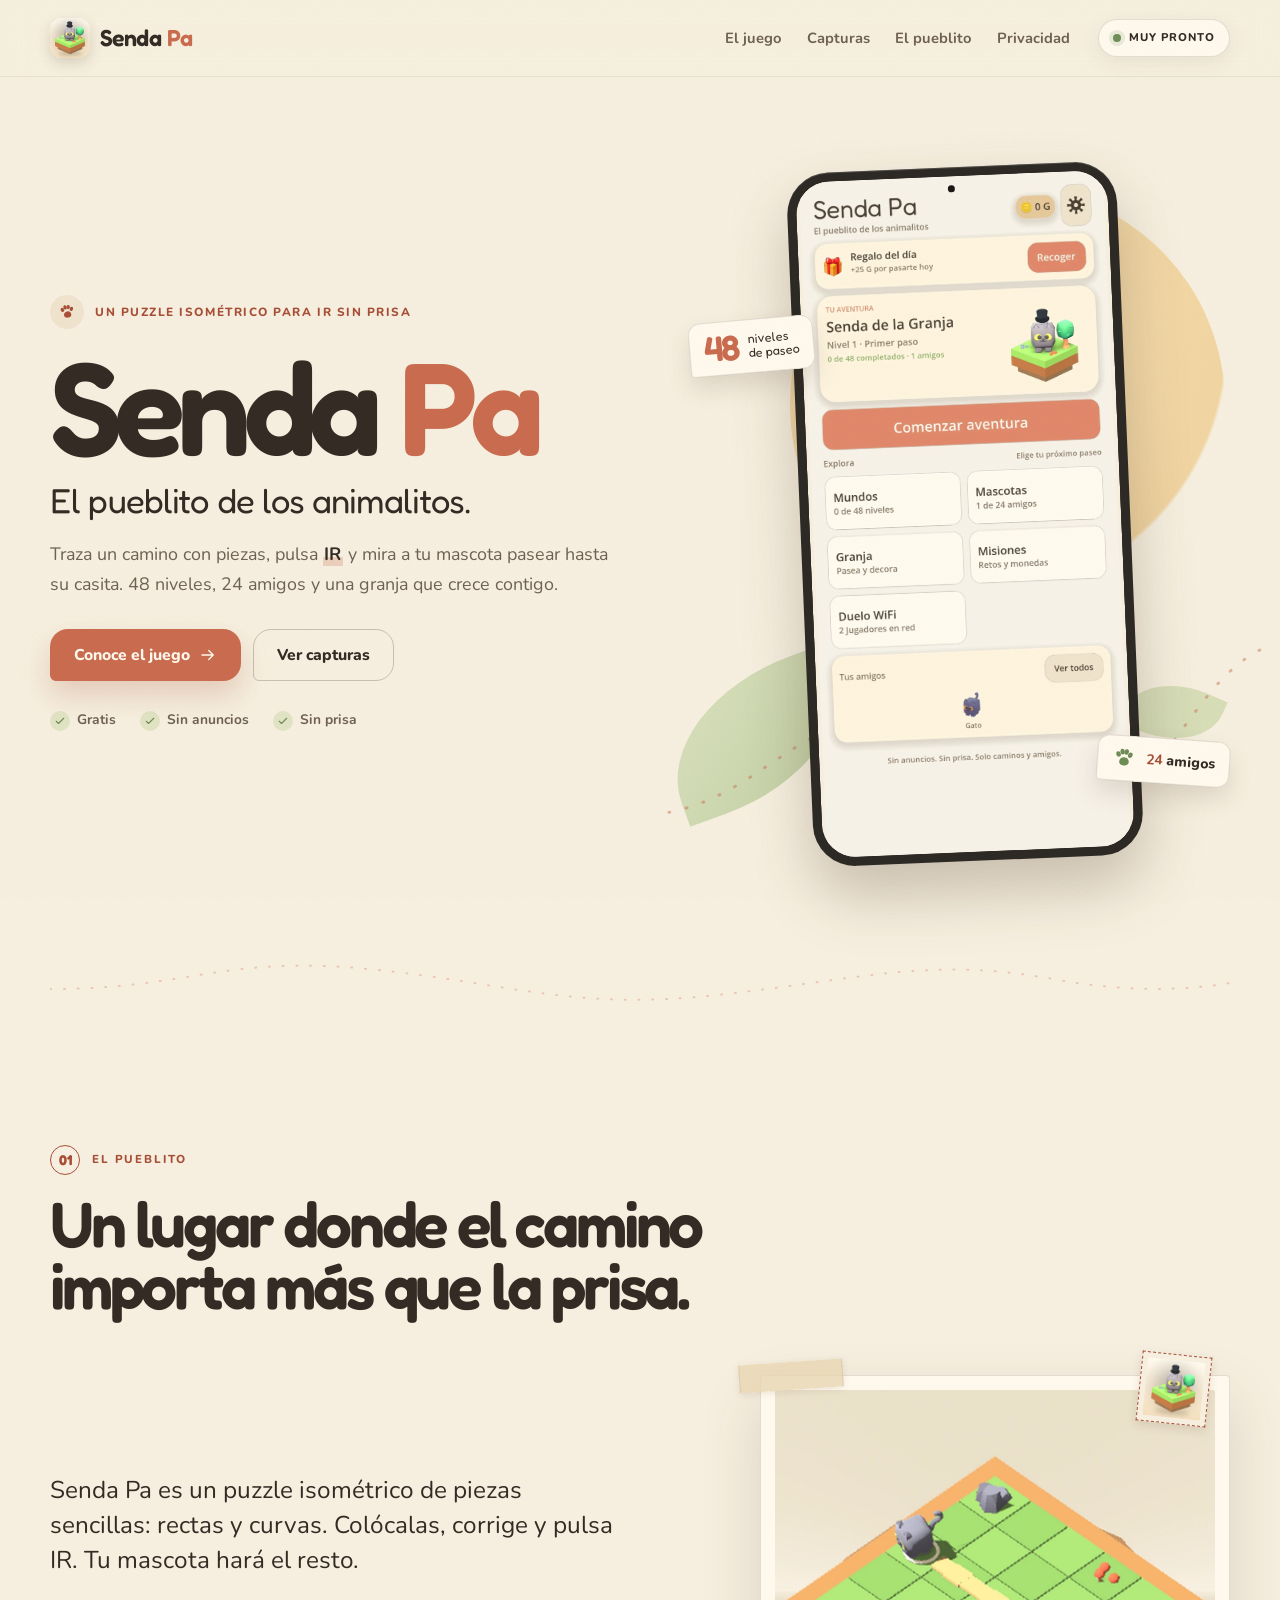
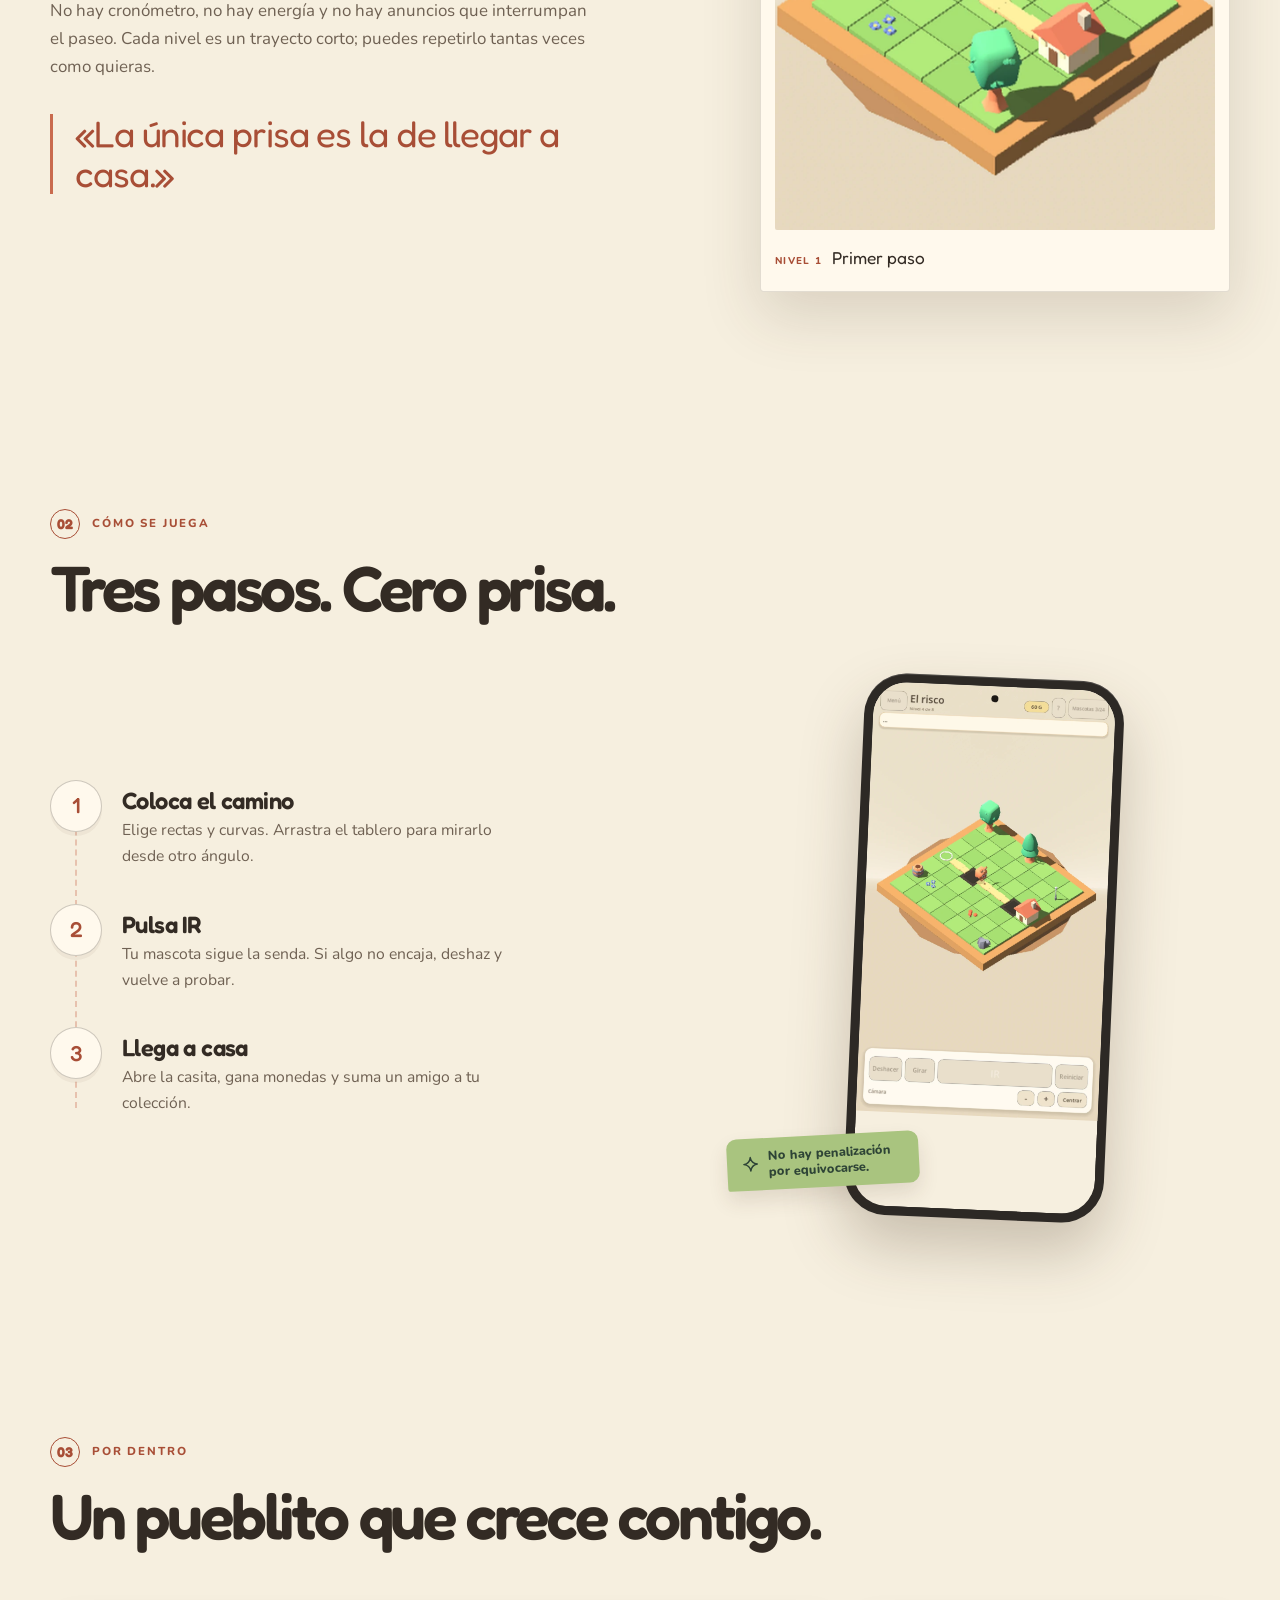
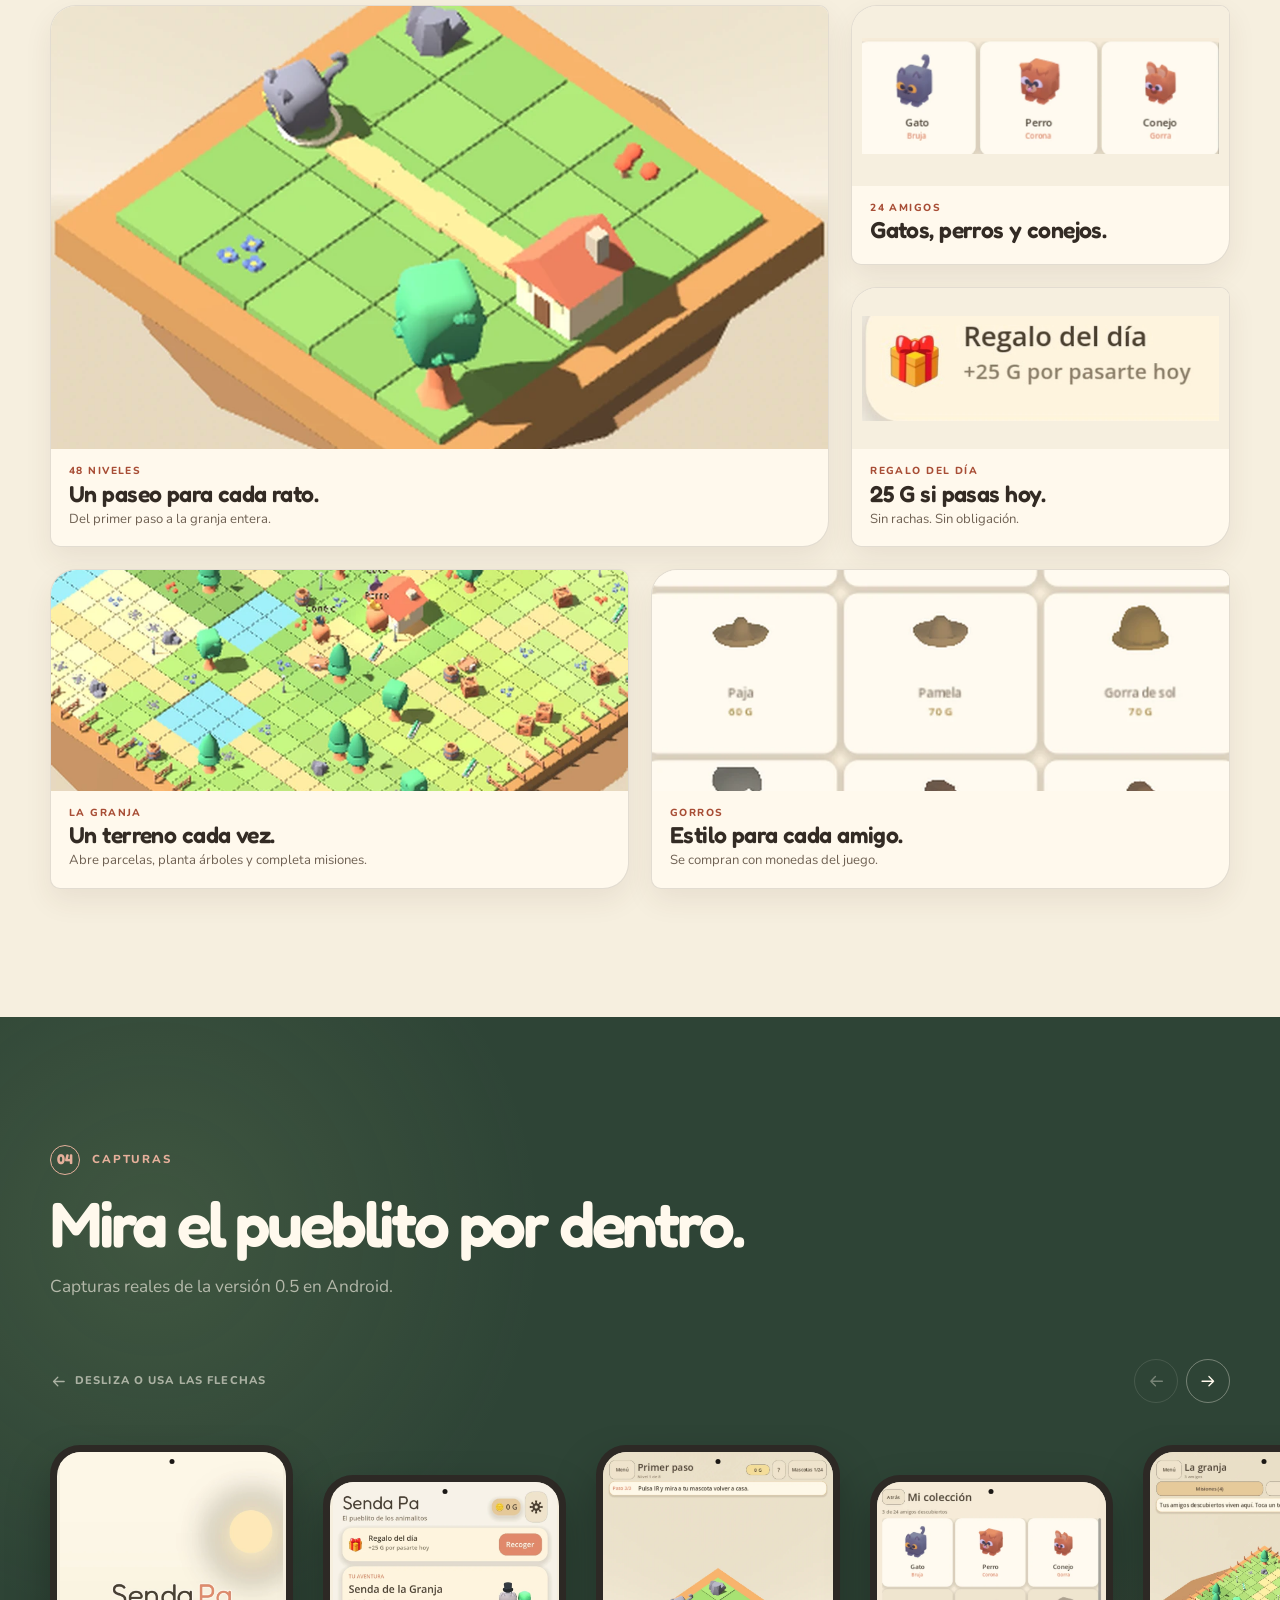
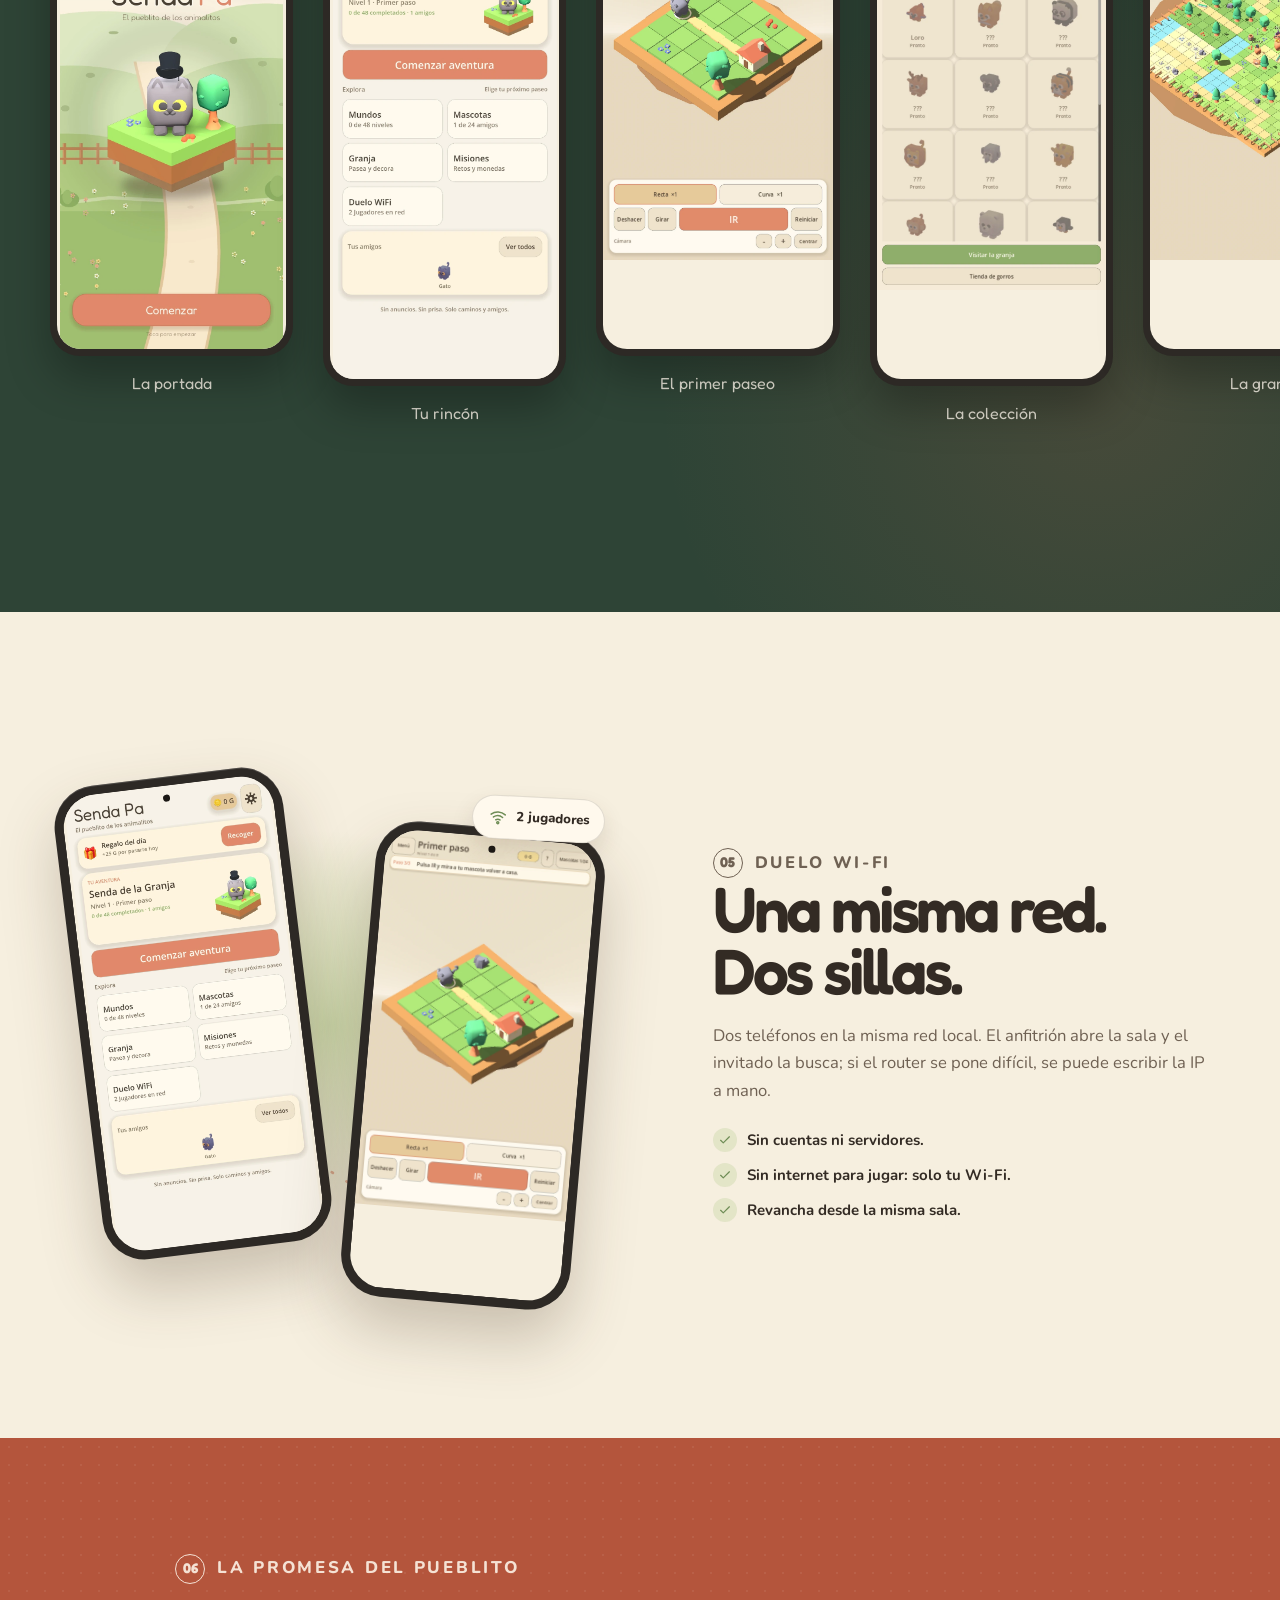
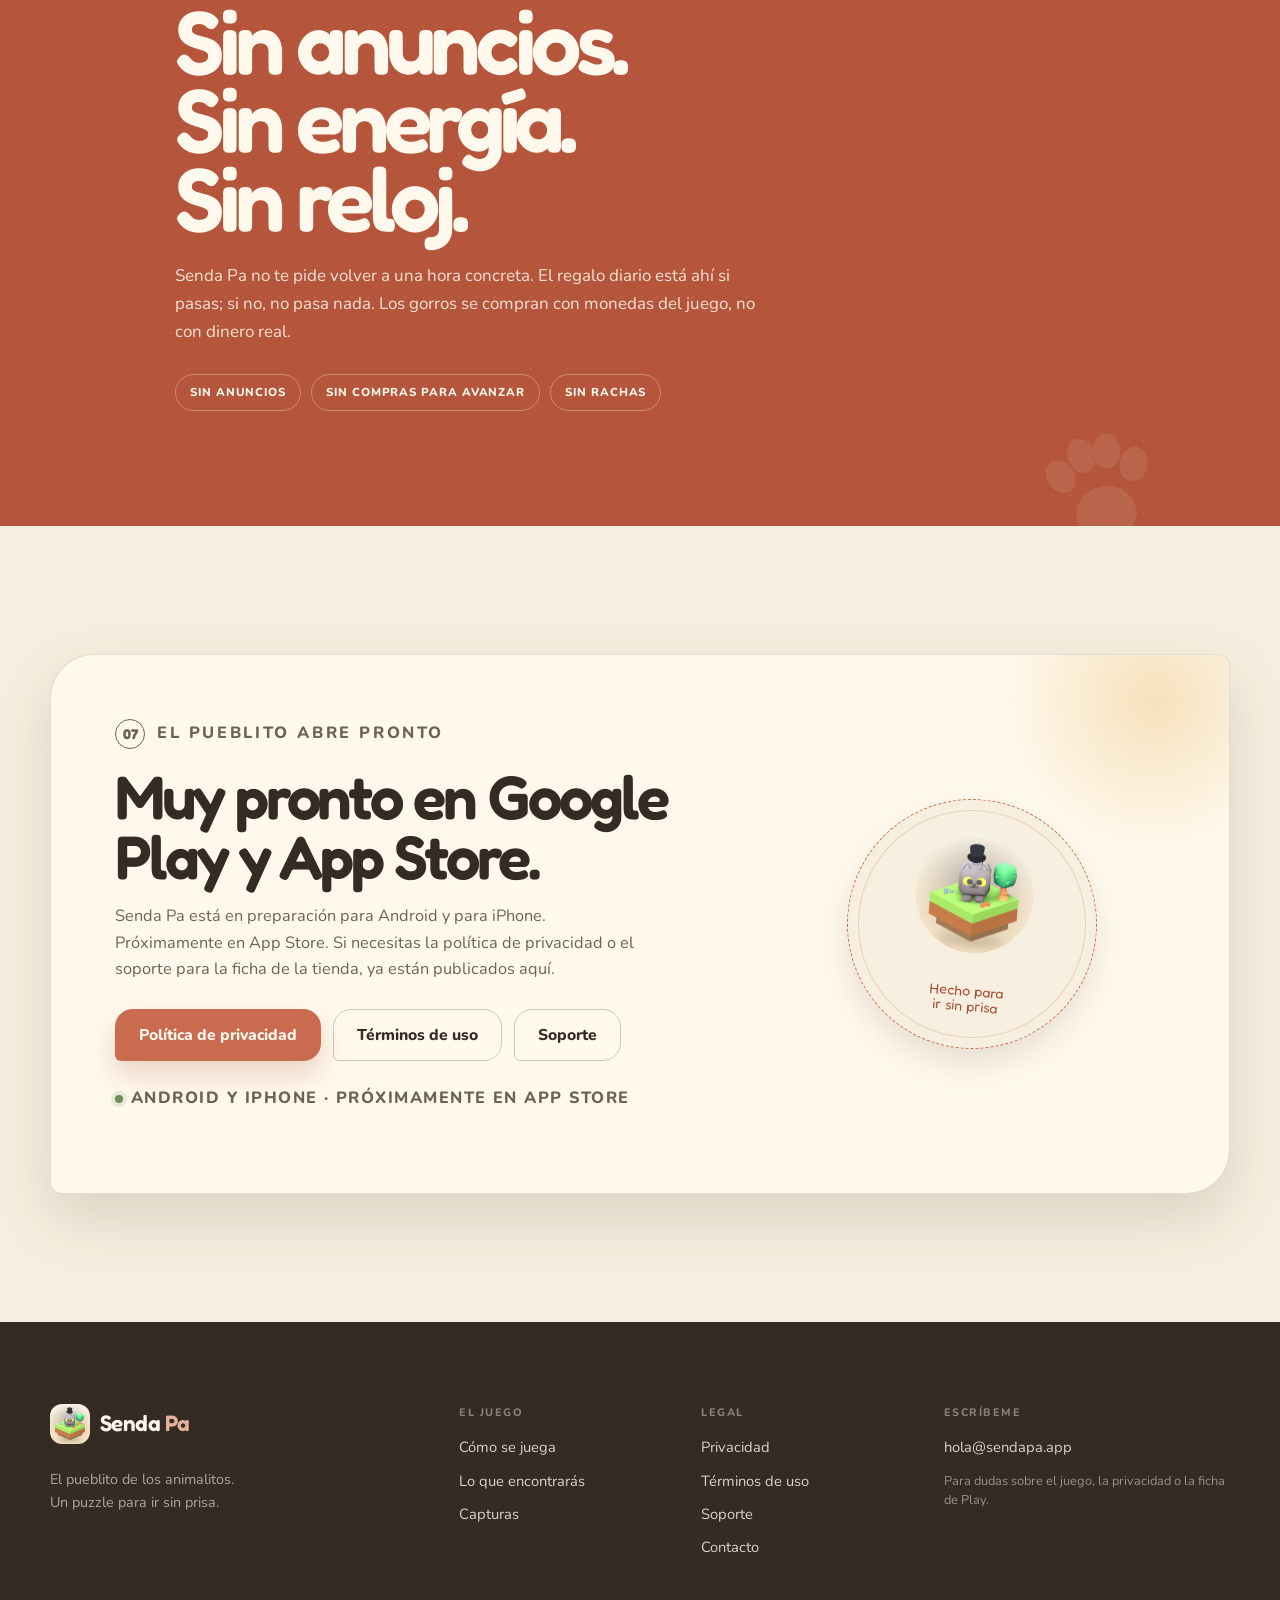
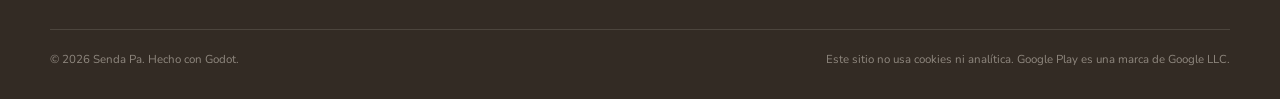
==== commit 9c207901: "Landing: anuncia App Store y agrega página de soporte Co-Authored-By: Claude Haiku 5.5 <noreply@anth" ====
--- a/index.html
+++ b/index.html
@@ -363,13 +363,14 @@
       <div class="final-card" data-reveal>
         <div class="final-copy">
           <p class="kicker"><span class="kicker-num">07</span> El pueblito abre pronto</p>
-          <h2 id="final-title">Muy pronto en Google Play.</h2>
-          <p>Senda Pa 0.5 está en preparación. Si necesitas la política de privacidad para la ficha de la tienda, ya está publicada aquí.</p>
+          <h2 id="final-title">Muy pronto en Google Play y App Store.</h2>
+          <p>Senda Pa está en preparación para Android y para iPhone. Próximamente en App Store. Si necesitas la política de privacidad o el soporte para la ficha de la tienda, ya están publicados aquí.</p>
           <div class="final-actions">
             <a class="btn btn--primary" href="privacidad/">Política de privacidad</a>
             <a class="btn btn--ghost" href="terminos/">Términos de uso</a>
-          </div>
-          <p class="final-meta"><span class="status-dot" aria-hidden="true"></span> Android · Versión 0.5 · Sin anuncios</p>
+            <a class="btn btn--ghost" href="soporte/">Soporte</a>
+          </div>
+          <p class="final-meta"><span class="status-dot" aria-hidden="true"></span> Android y iPhone · Próximamente en App Store</p>
         </div>
         <div class="final-stamp" aria-hidden="true">
           <img src="assets/icon.png" width="160" height="160" alt="" loading="lazy">
@@ -398,6 +399,7 @@
         <h2>Legal</h2>
         <a href="privacidad/">Privacidad</a>
         <a href="terminos/">Términos de uso</a>
+        <a href="soporte/">Soporte</a>
         <a href="mailto:hola@sendapa.app">Contacto</a>
       </nav>
       <div class="footer-contact">
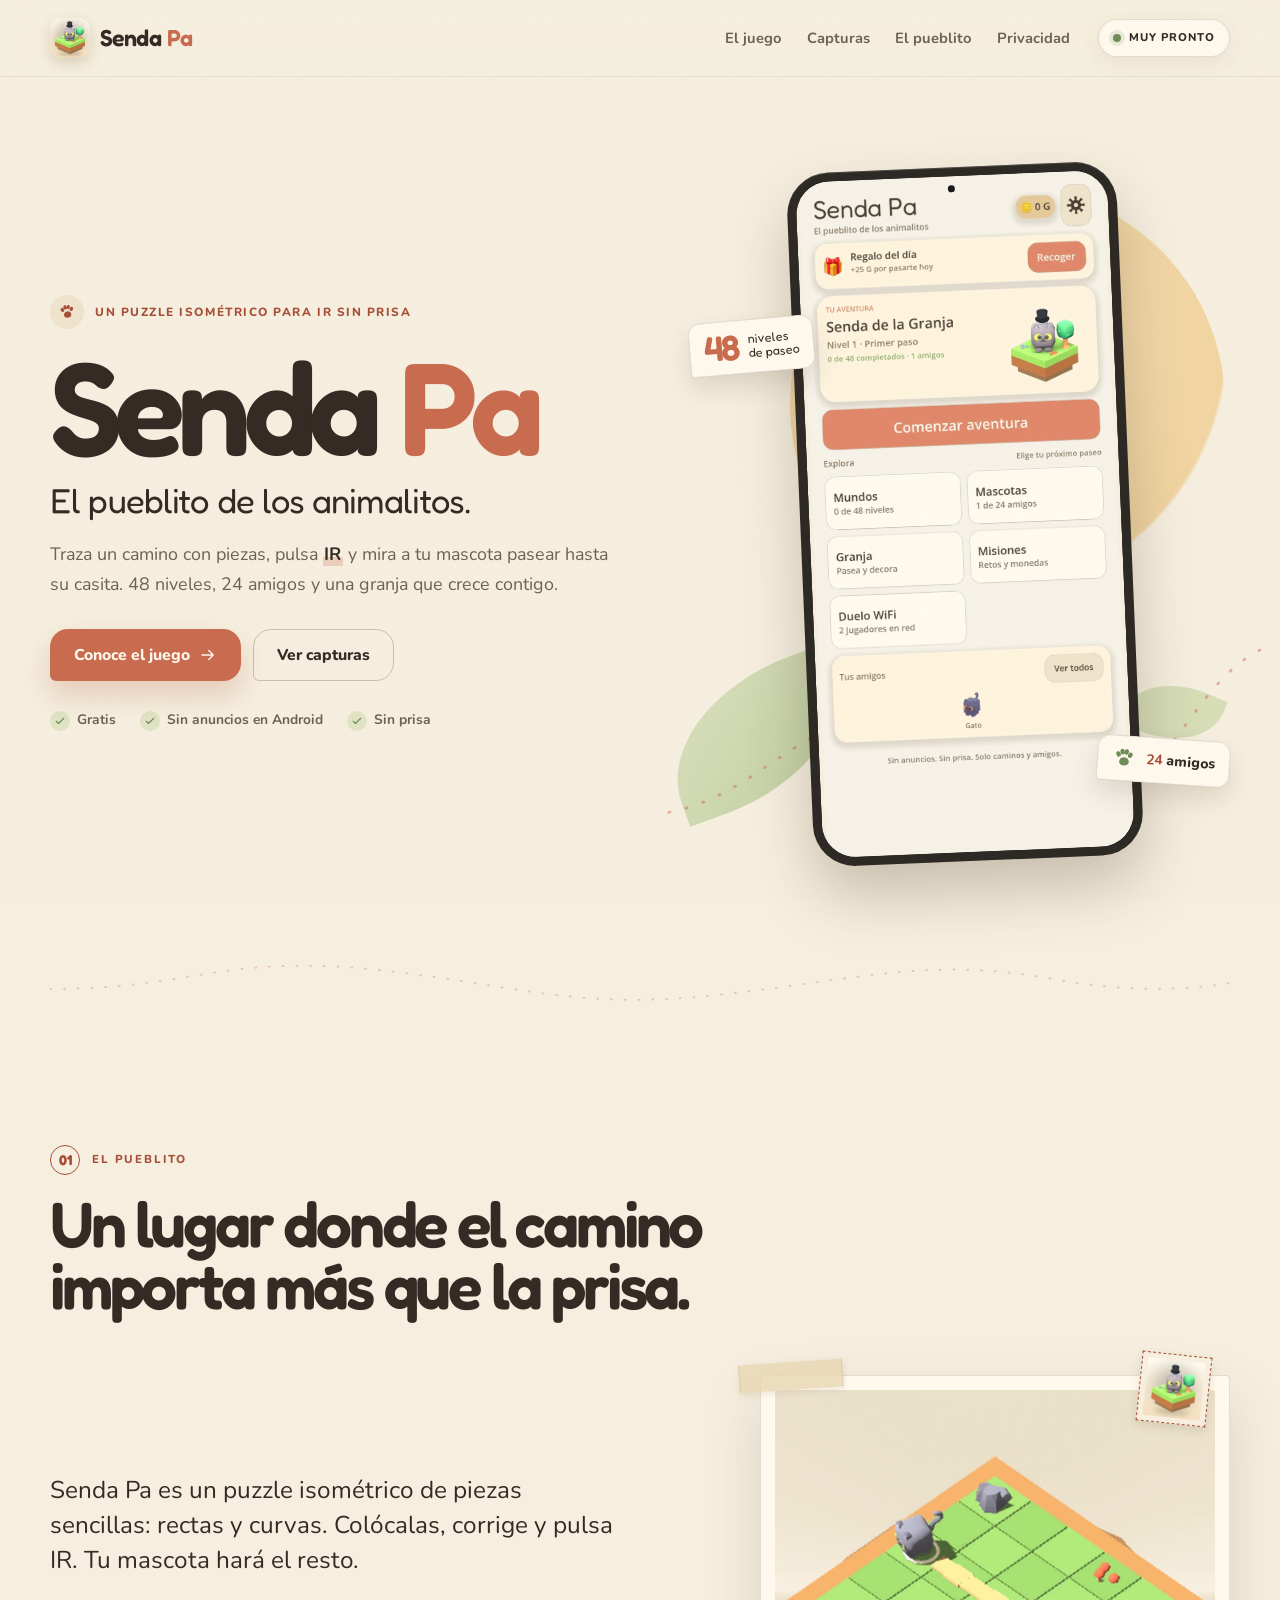
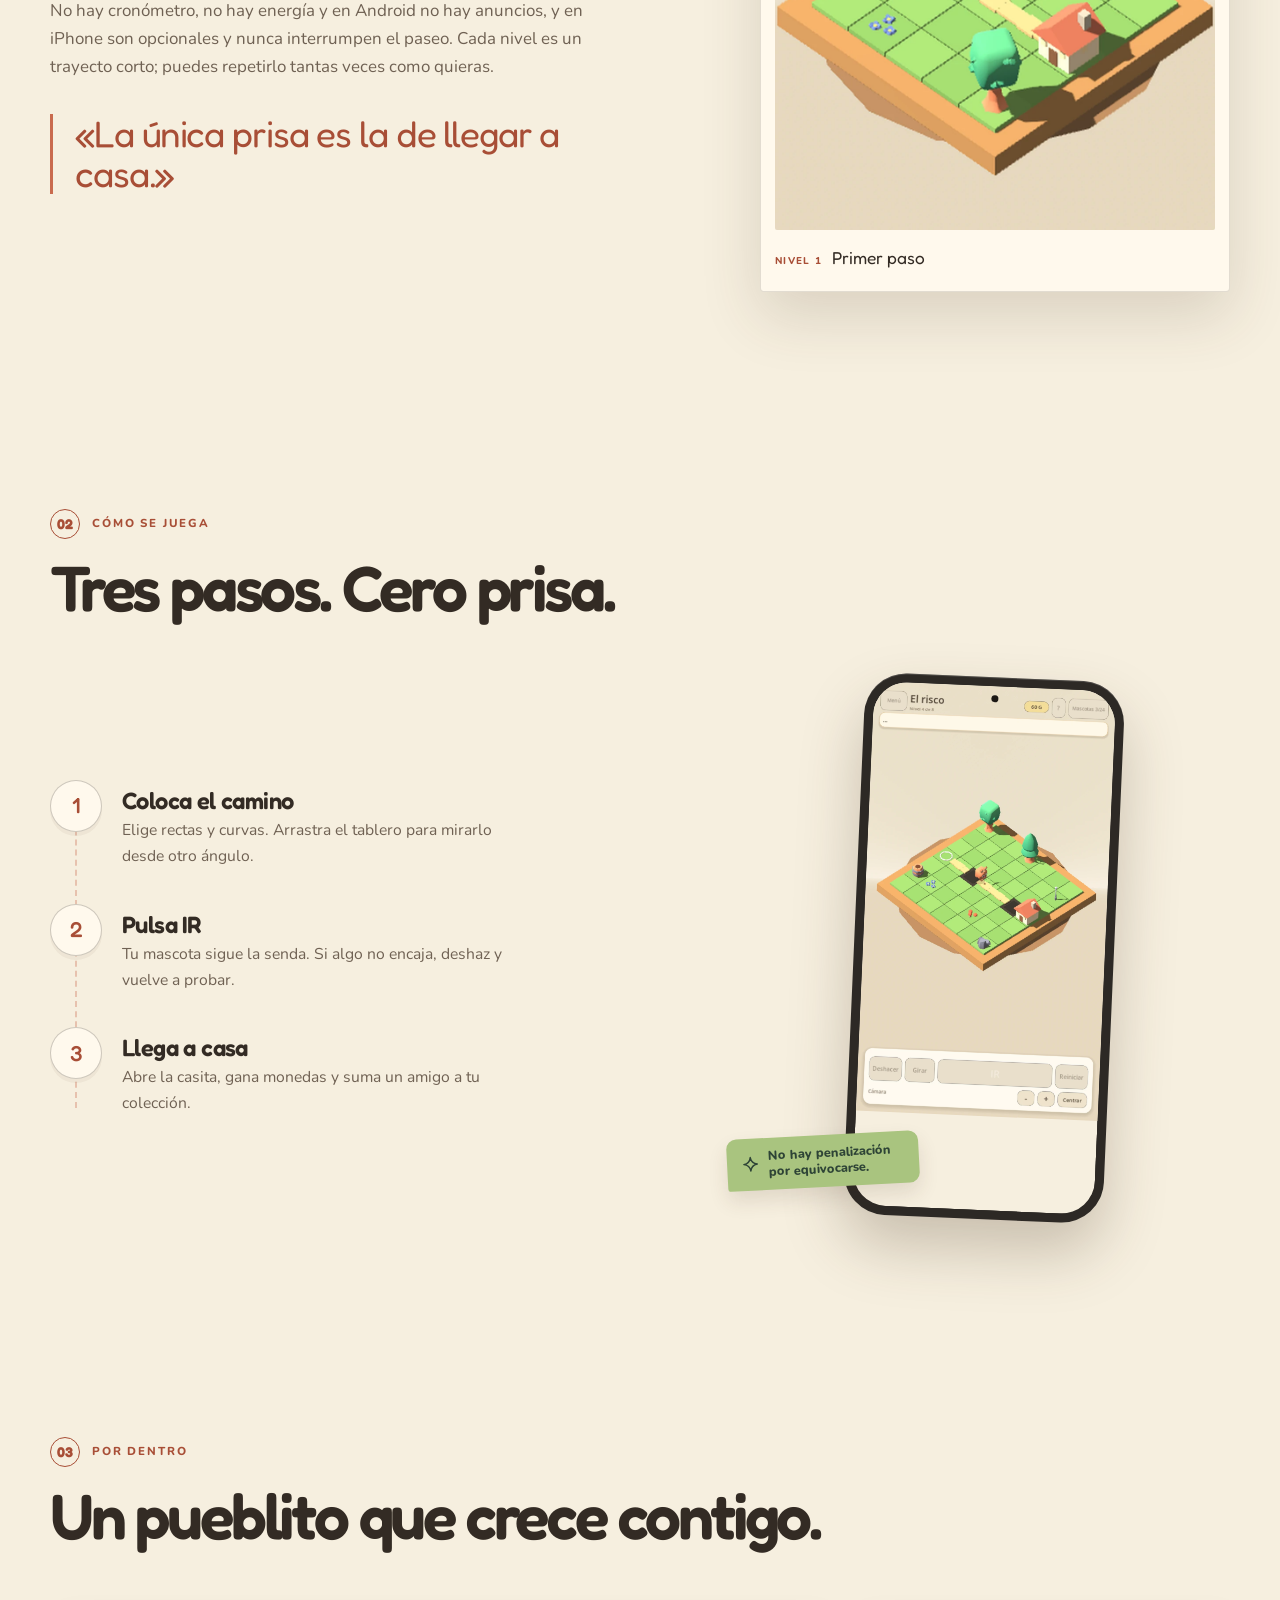
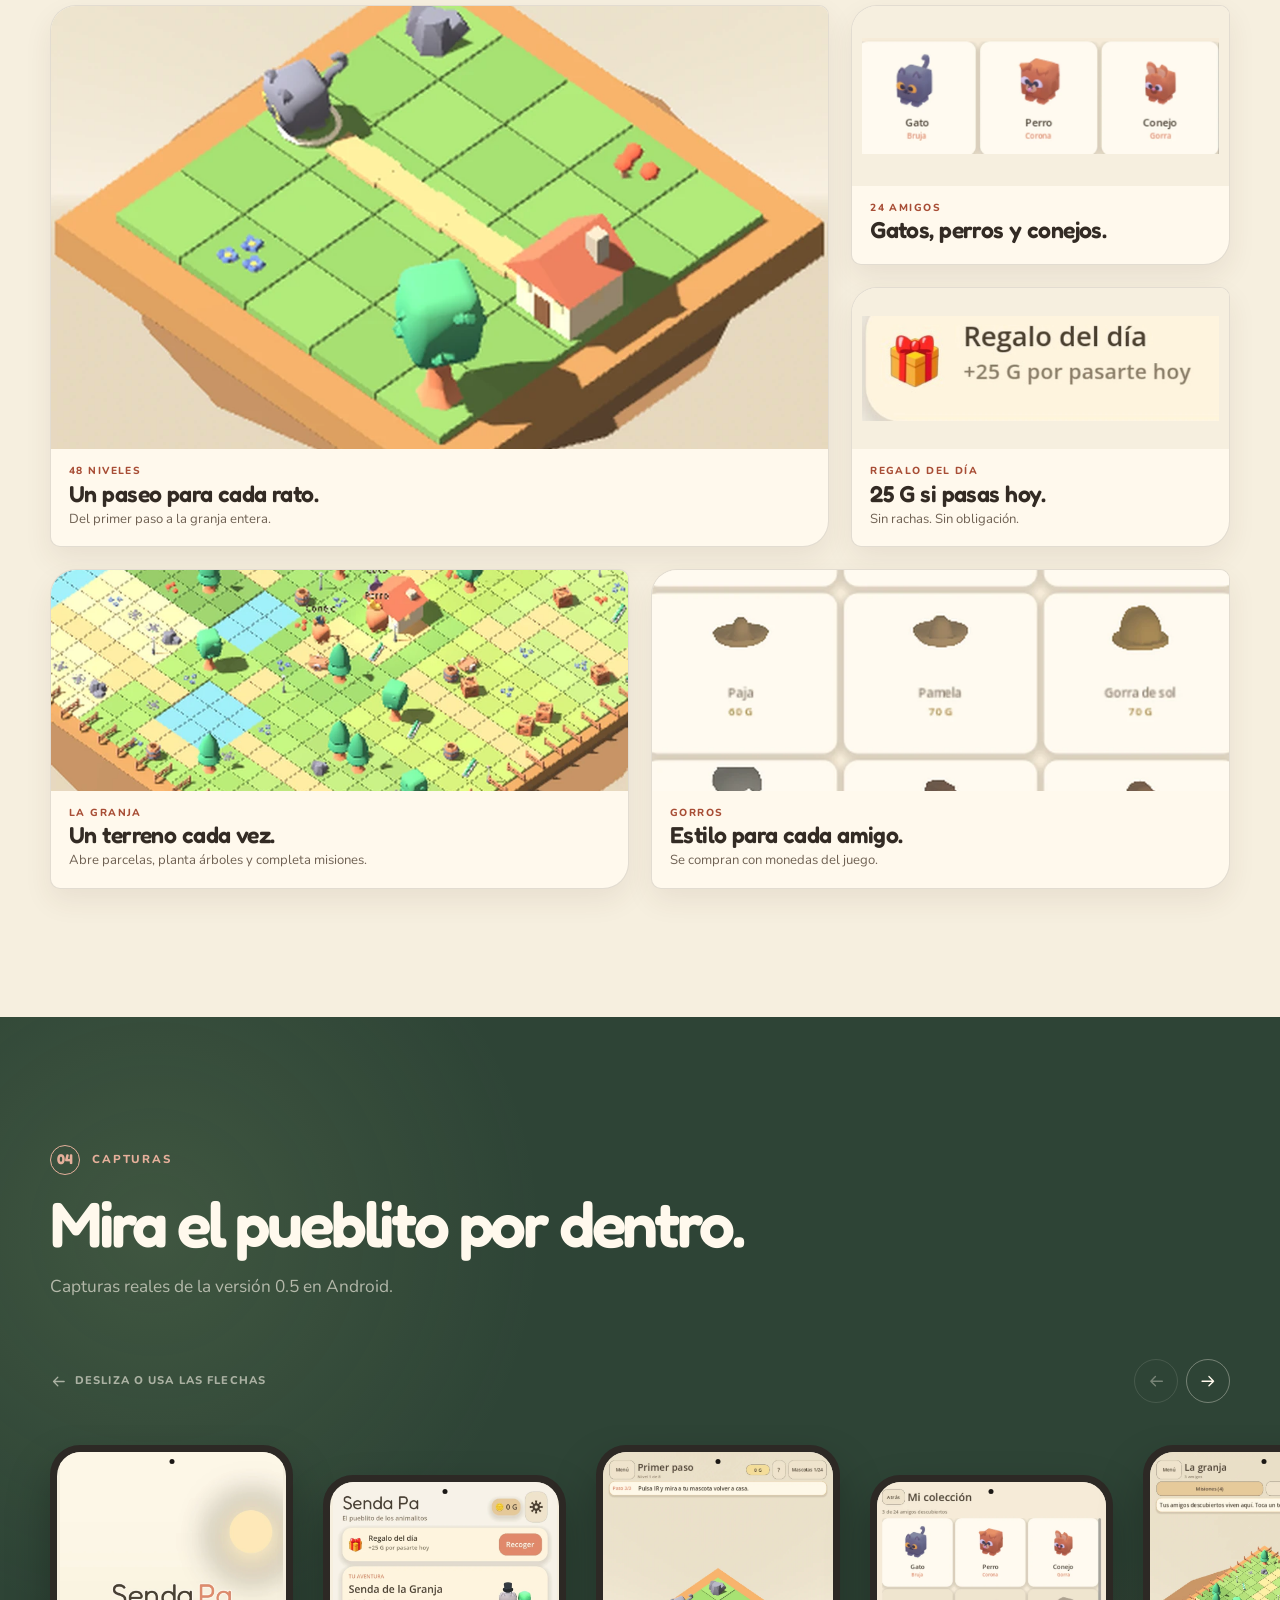
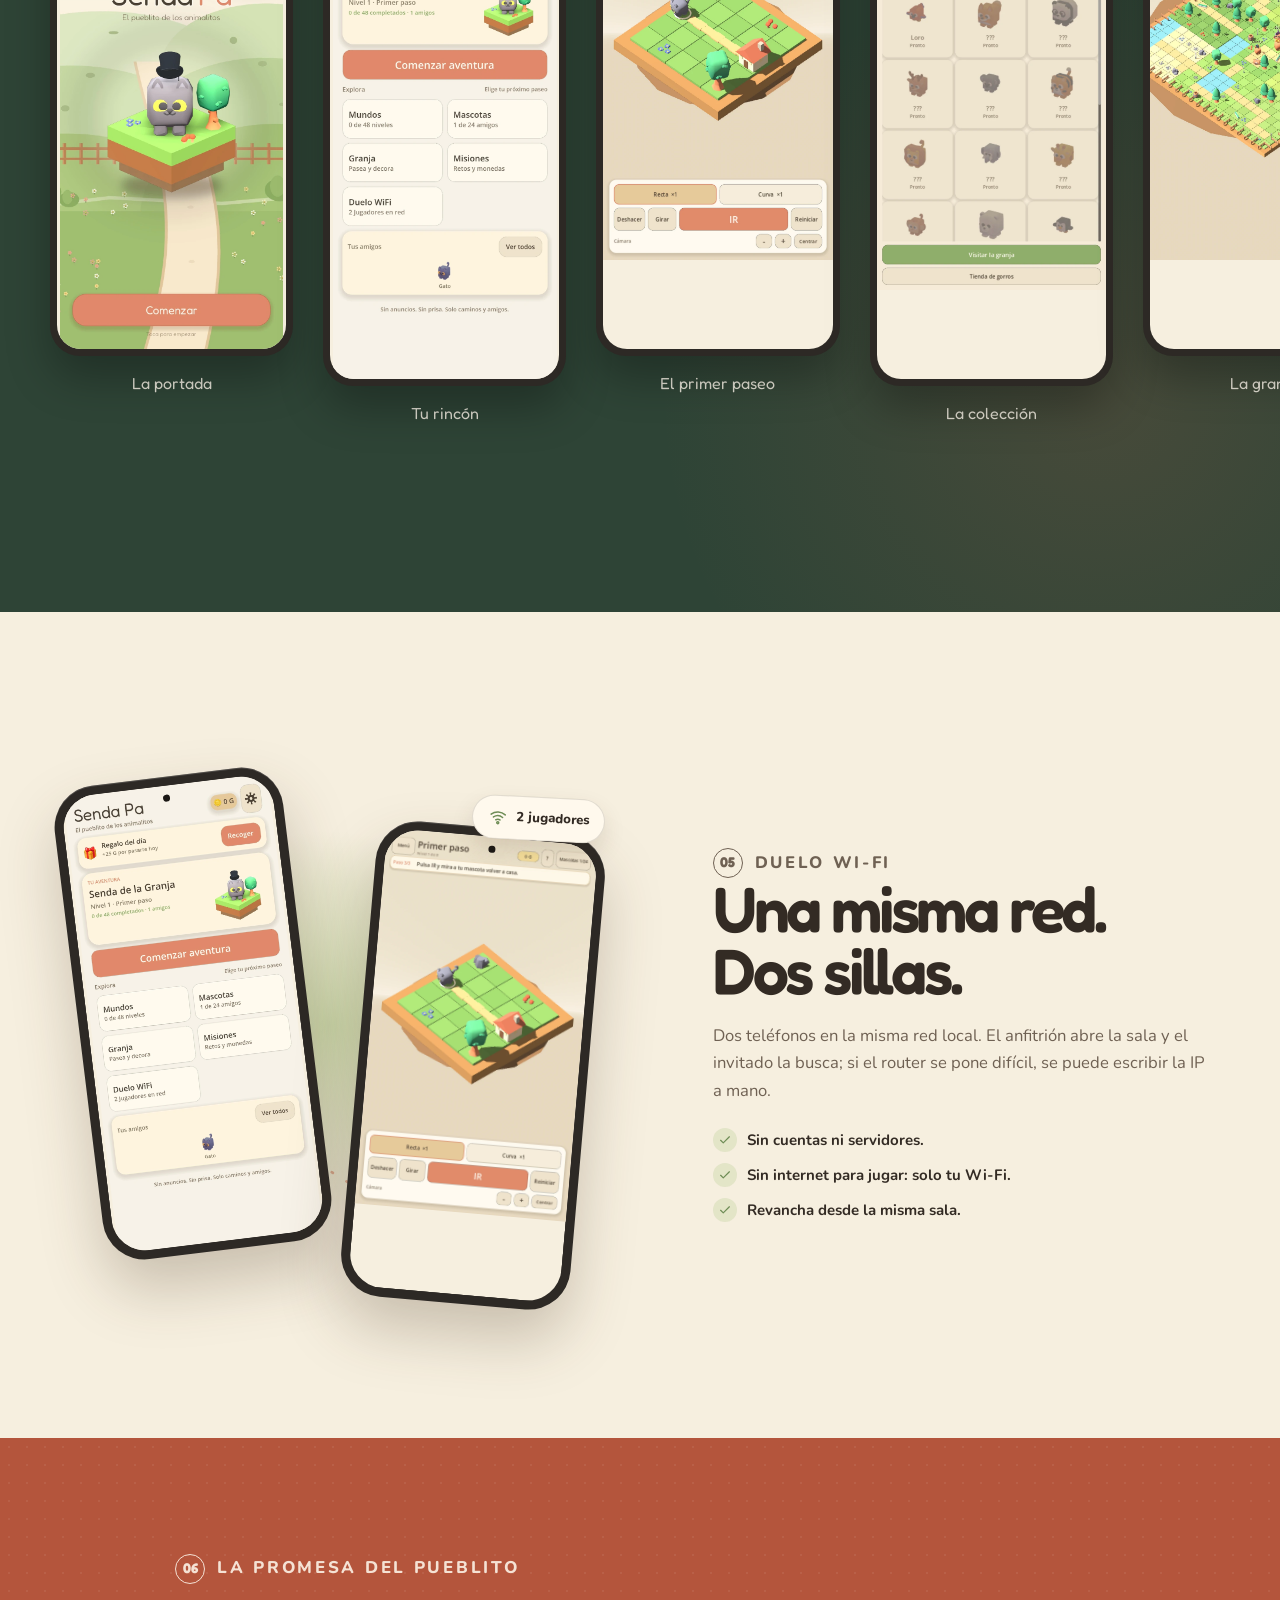
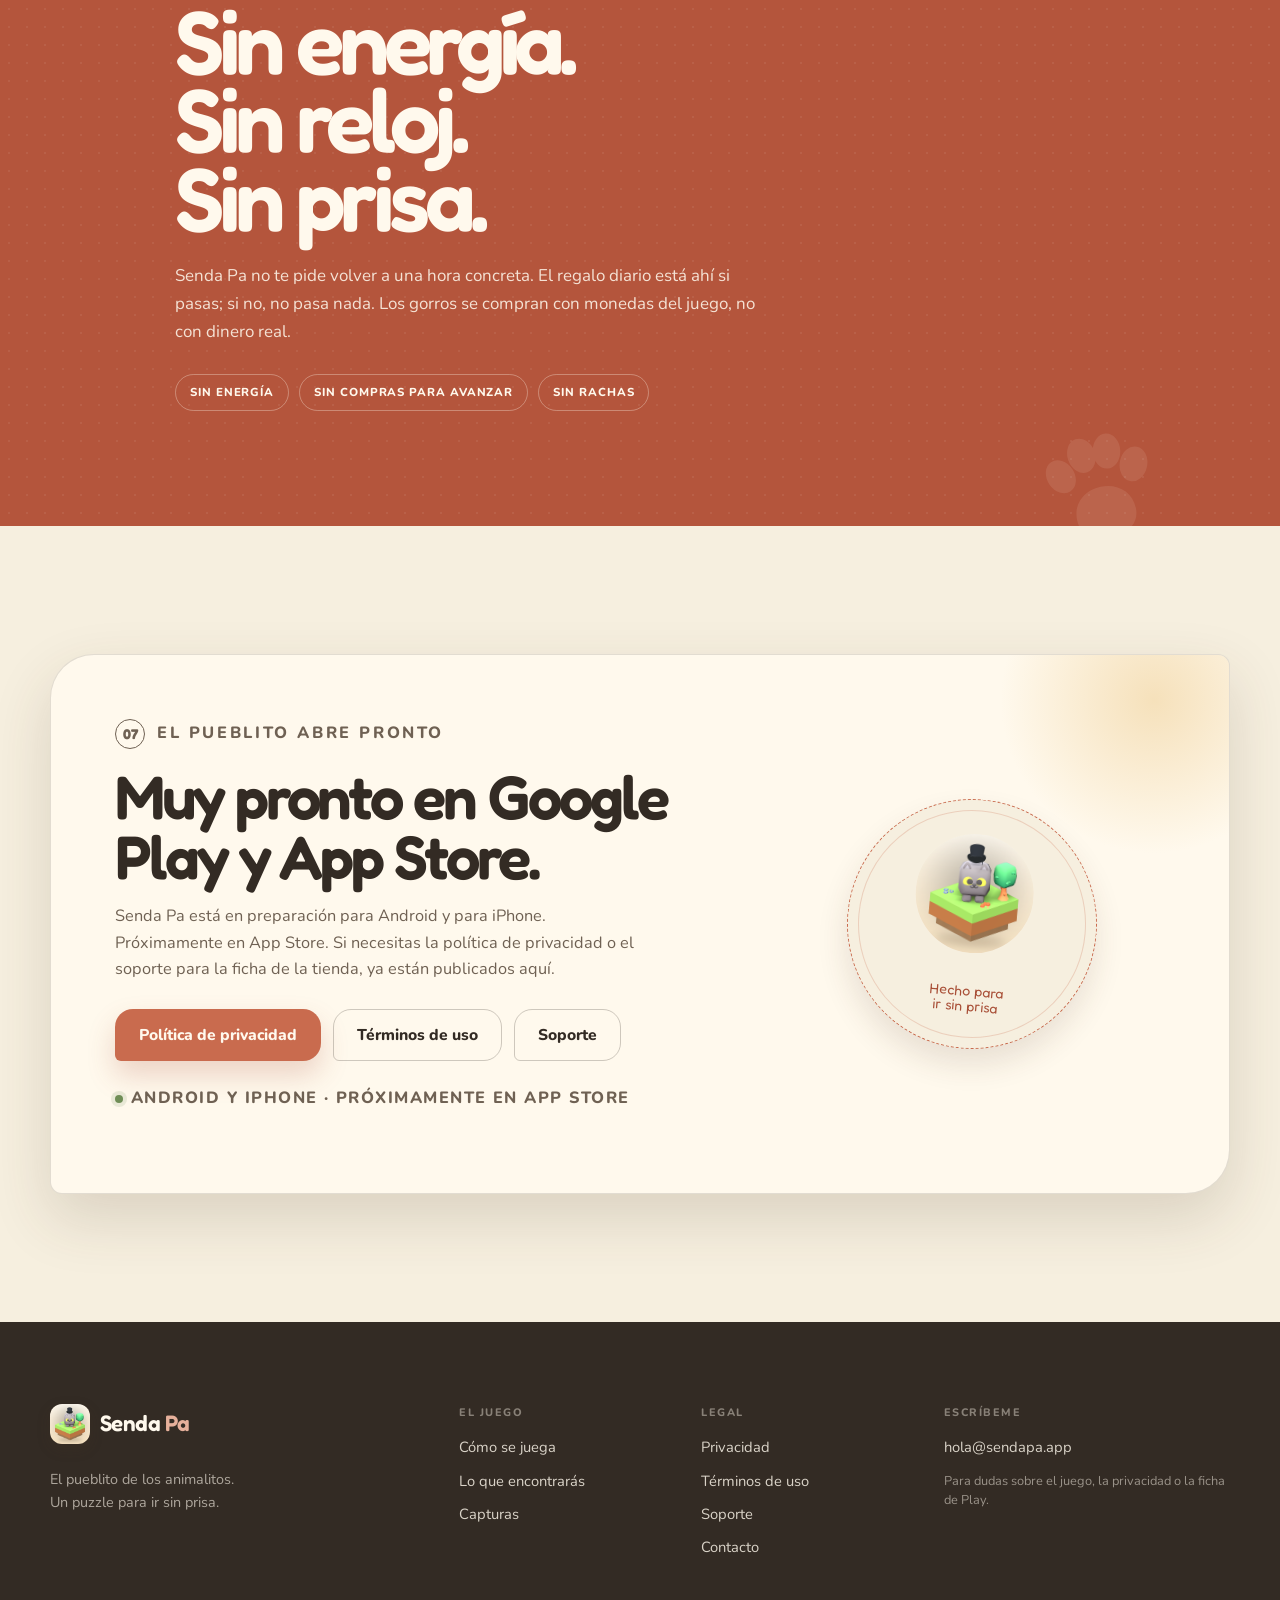
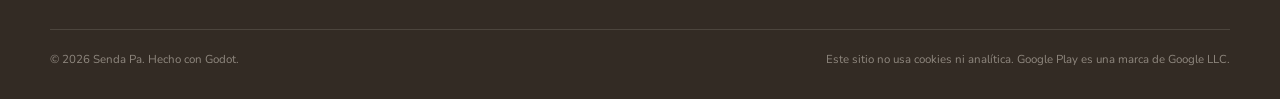
==== commit ad8ef8be: "Landing: aclara anuncios en Android y iPhone Co-Authored-By: Claude Haiku 5.5 <noreply@anthropic.com" ====
--- a/index.html
+++ b/index.html
@@ -4,7 +4,7 @@
   <meta charset="utf-8">
   <meta name="viewport" content="width=device-width, initial-scale=1">
   <title>Senda Pa — Un puzzle isométrico para ir sin prisa</title>
-  <meta name="description" content="Senda Pa es un puzzle isométrico para Android. 48 niveles, 24 amigos, granja, gorros y duelo Wi-Fi local. Sin anuncios, energía ni temporizadores.">
+  <meta name="description" content="Senda Pa es un puzzle isométrico para Android. 48 niveles, 24 amigos, granja, gorros y duelo Wi-Fi local. Sin energía ni temporizadores. Anuncios solo si tú quieres.">
   <meta name="theme-color" content="#f6efdf">
   <meta name="color-scheme" content="light">
   <script>document.documentElement.classList.add("js");</script>
@@ -20,7 +20,7 @@
   <meta property="og:locale" content="es_ES">
   <meta property="og:site_name" content="Senda Pa">
   <meta property="og:title" content="Senda Pa — El pueblito de los animalitos">
-  <meta property="og:description" content="Un puzzle isométrico para ir sin prisa. 48 niveles, 24 amigos, granja y duelo Wi-Fi local. Sin anuncios, energía ni temporizadores.">
+  <meta property="og:description" content="Un puzzle isométrico para ir sin prisa. 48 niveles, 24 amigos, granja y duelo Wi-Fi local. Sin energía ni temporizadores. Anuncios solo si tú quieres.">
   <meta property="og:image" content="assets/og-image.jpg">
   <meta name="twitter:card" content="summary_large_image">
   <meta name="twitter:title" content="Senda Pa — El pueblito de los animalitos">
@@ -123,7 +123,7 @@
         </div>
         <ul class="hero-facts" aria-label="Lo esencial">
           <li><svg class="icon" aria-hidden="true"><use href="#i-check"/></svg> Gratis</li>
-          <li><svg class="icon" aria-hidden="true"><use href="#i-check"/></svg> Sin anuncios</li>
+          <li><svg class="icon" aria-hidden="true"><use href="#i-check"/></svg> Sin anuncios en Android</li>
           <li><svg class="icon" aria-hidden="true"><use href="#i-check"/></svg> Sin prisa</li>
         </ul>
       </div>
@@ -165,7 +165,7 @@
       <div class="story-grid">
         <div class="story-copy" data-reveal>
           <p class="lead">Senda Pa es un puzzle isométrico de piezas sencillas: rectas y curvas. Colócalas, corrige y pulsa IR. Tu mascota hará el resto.</p>
-          <p>No hay cronómetro, no hay energía y no hay anuncios que interrumpan el paseo. Cada nivel es un trayecto corto; puedes repetirlo tantas veces como quieras.</p>
+          <p>No hay cronómetro, no hay energía y en Android no hay anuncios, y en iPhone son opcionales y nunca interrumpen el paseo. Cada nivel es un trayecto corto; puedes repetirlo tantas veces como quieras.</p>
           <blockquote class="pullquote">«La única prisa es la de llegar a casa.»</blockquote>
         </div>
         <figure class="postcard" data-reveal style="--delay: .1s">
@@ -349,10 +349,10 @@
       <div class="promise-paw" aria-hidden="true"><svg class="icon icon--fill"><use href="#i-paw"/></svg></div>
       <div class="container promise-inner" data-reveal>
         <p class="kicker kicker--light"><span class="kicker-num">06</span> La promesa del pueblito</p>
-        <h2 id="promise-title">Sin anuncios.<br>Sin energía.<br>Sin reloj.</h2>
+        <h2 id="promise-title">Sin energía.<br>Sin reloj.<br>Sin prisa.</h2>
         <p>Senda Pa no te pide volver a una hora concreta. El regalo diario está ahí si pasas; si no, no pasa nada. Los gorros se compran con monedas del juego, no con dinero real.</p>
         <div class="promise-tags">
-          <span>Sin anuncios</span>
+          <span>Sin energía</span>
           <span>Sin compras para avanzar</span>
           <span>Sin rachas</span>
         </div>
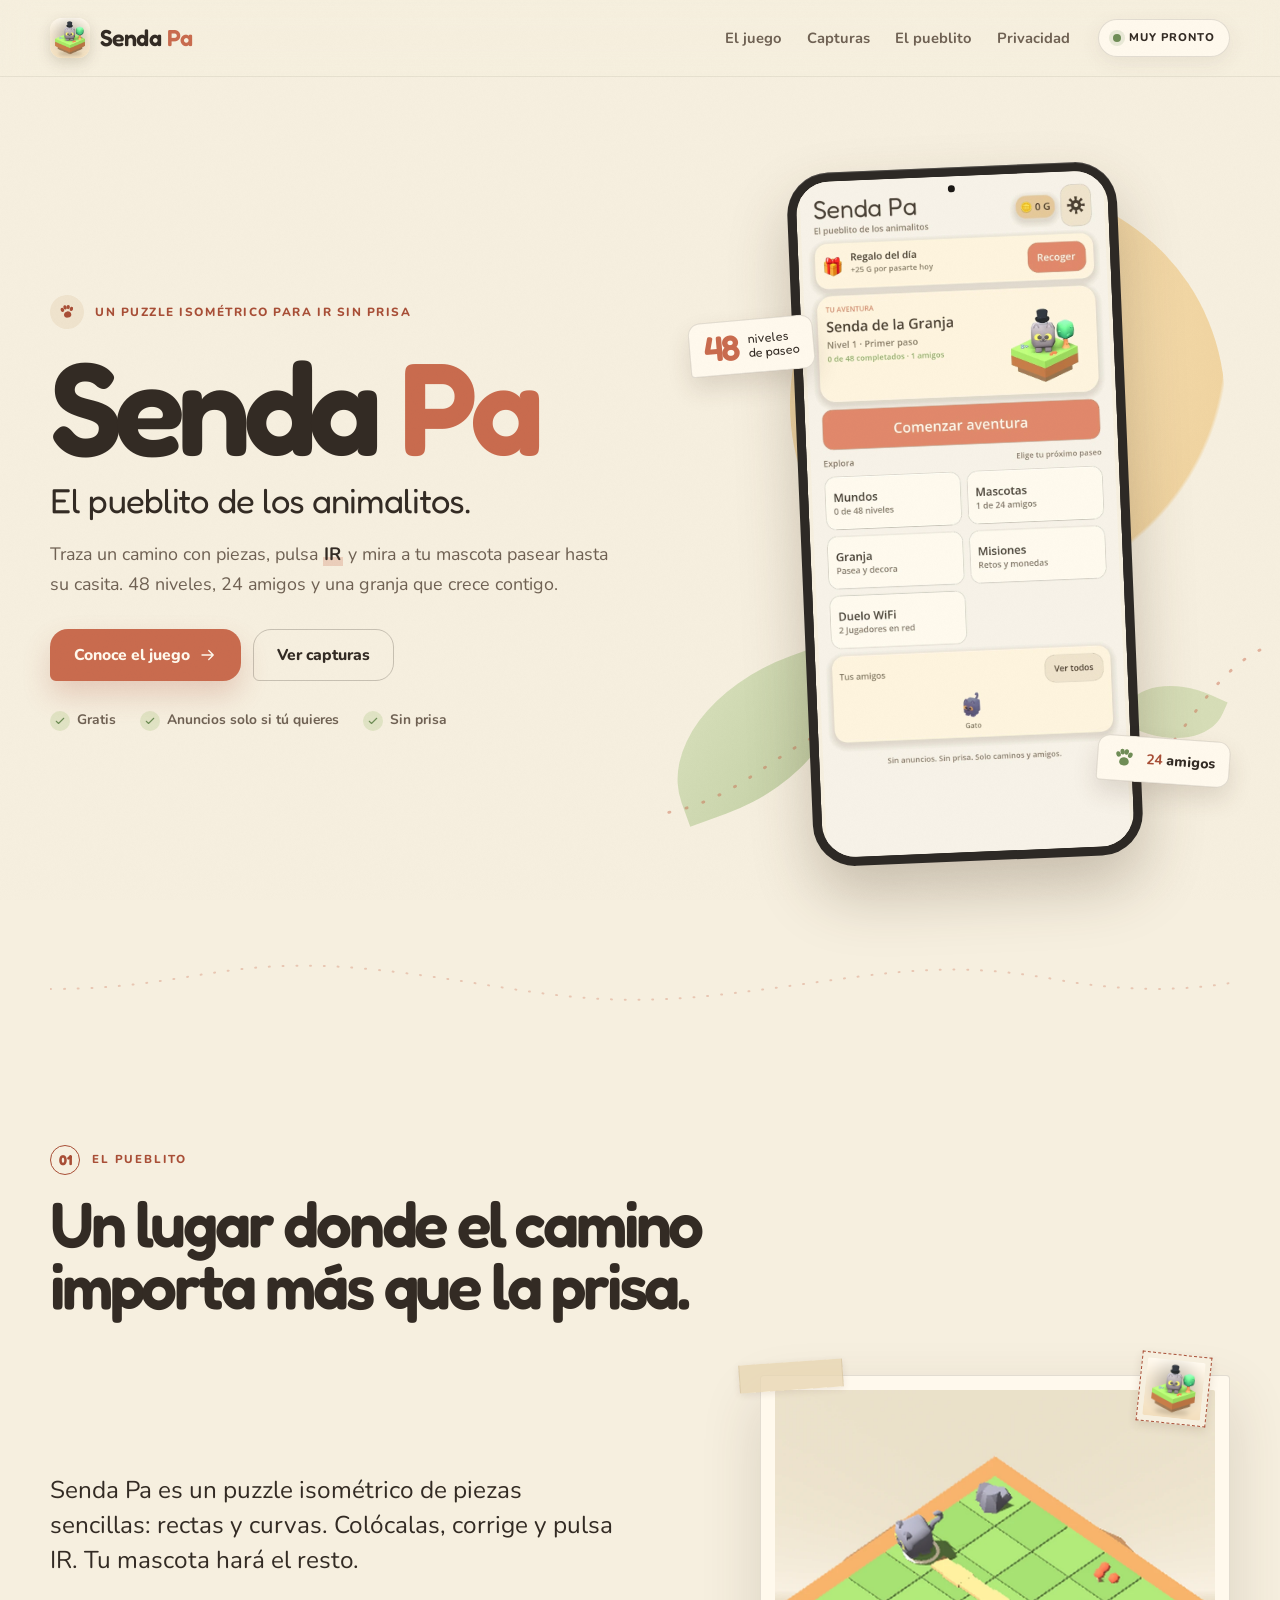
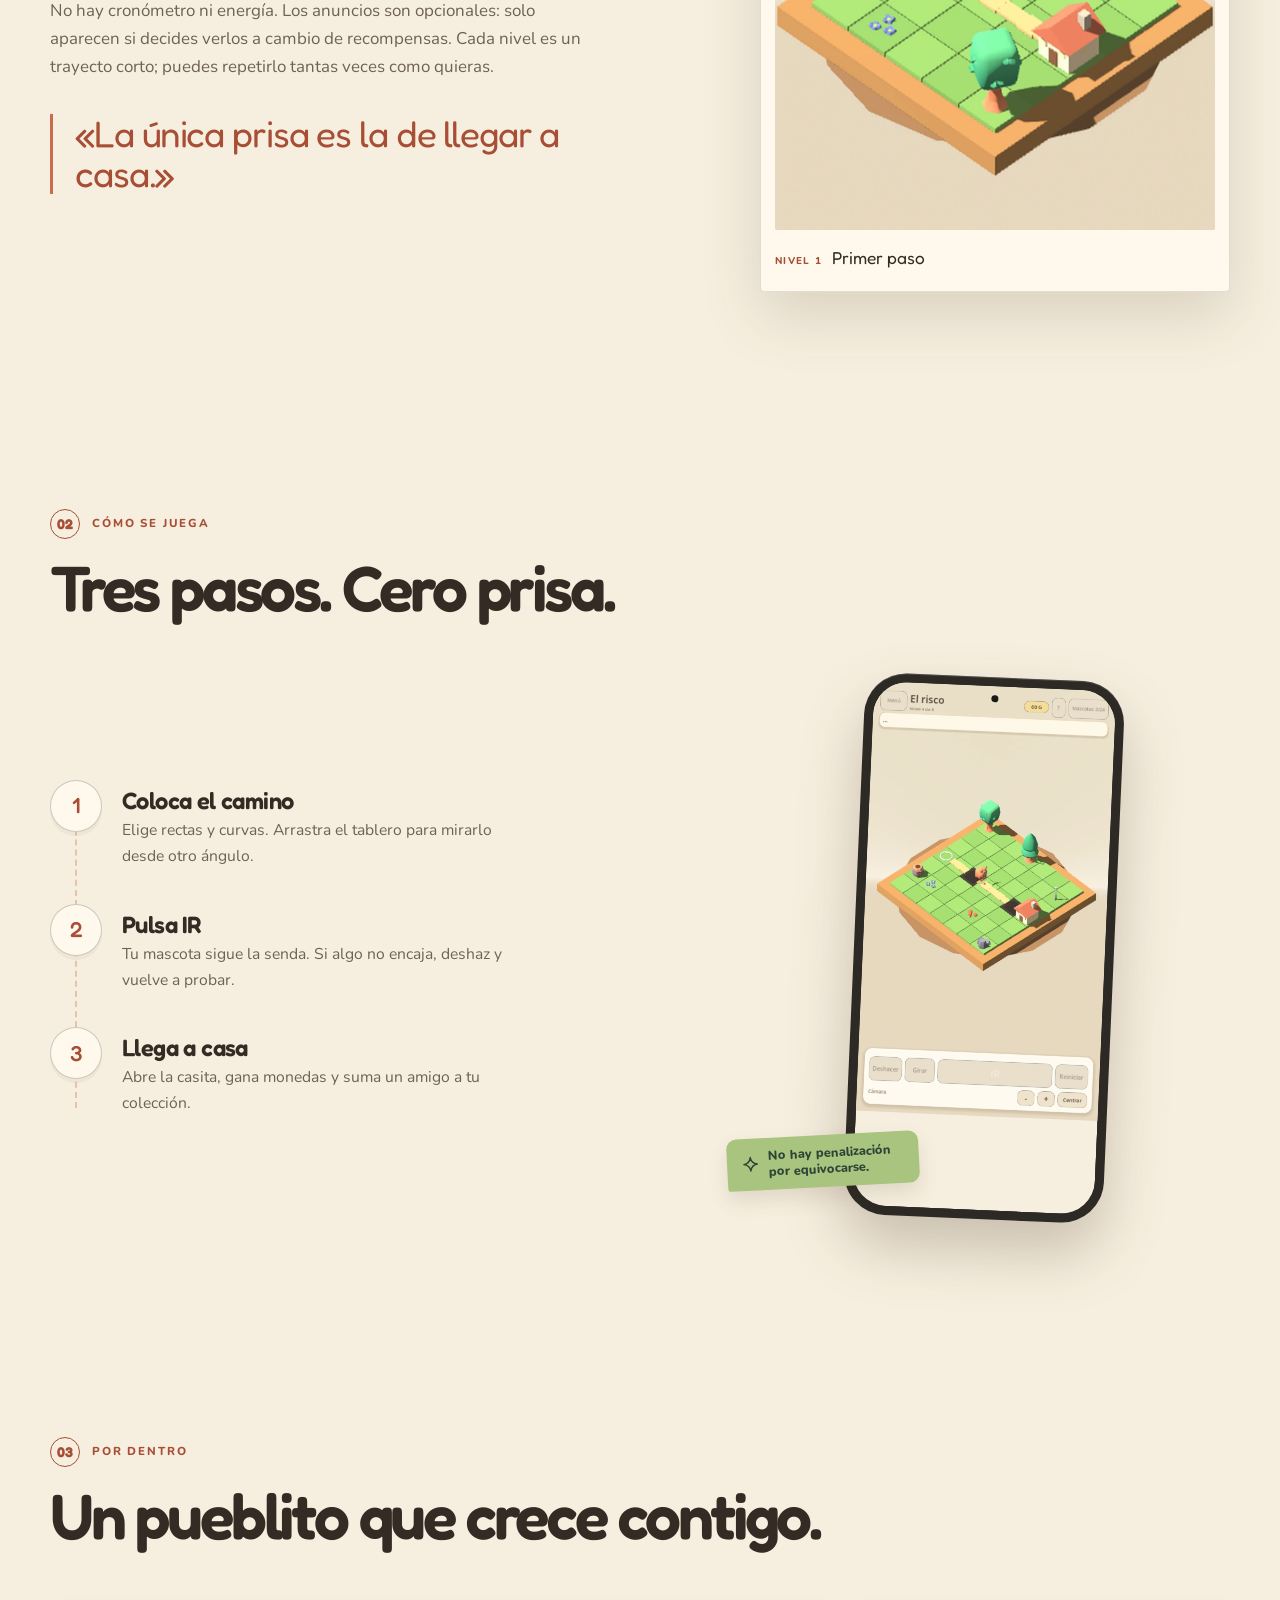
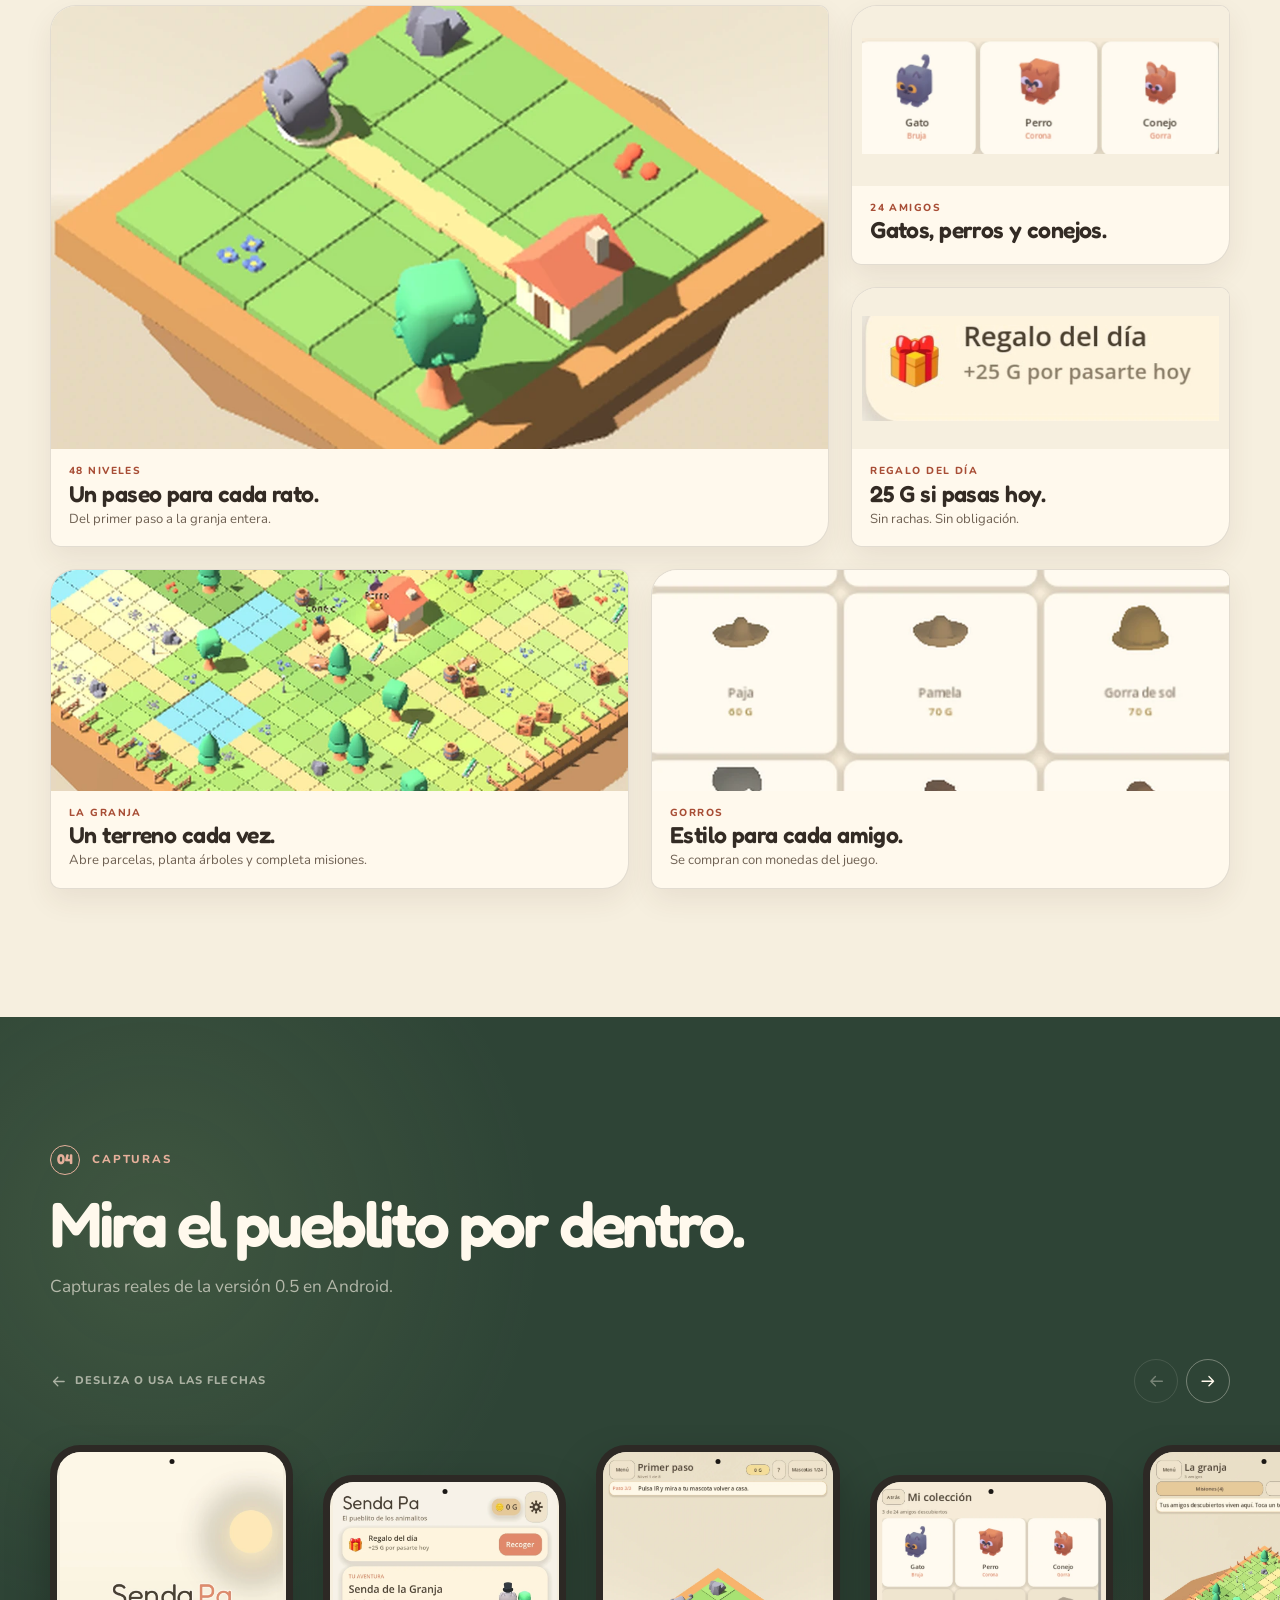
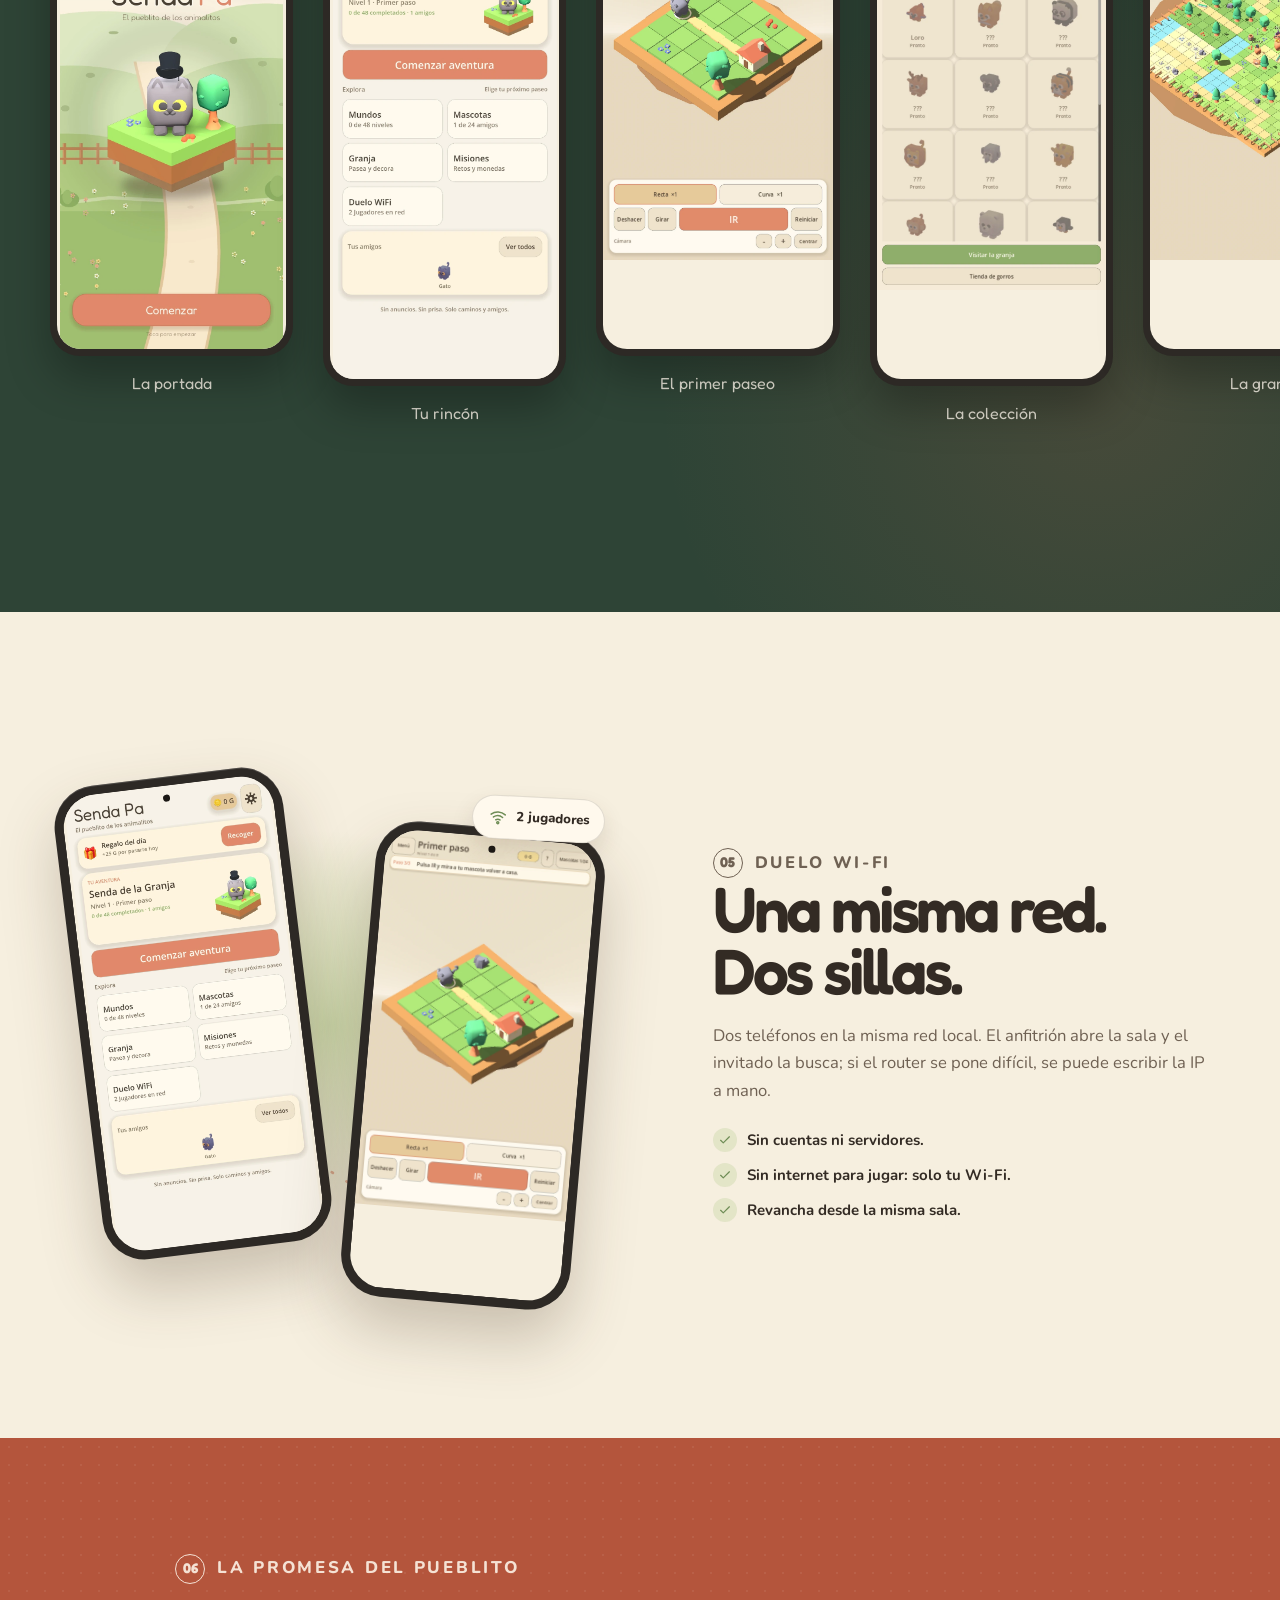
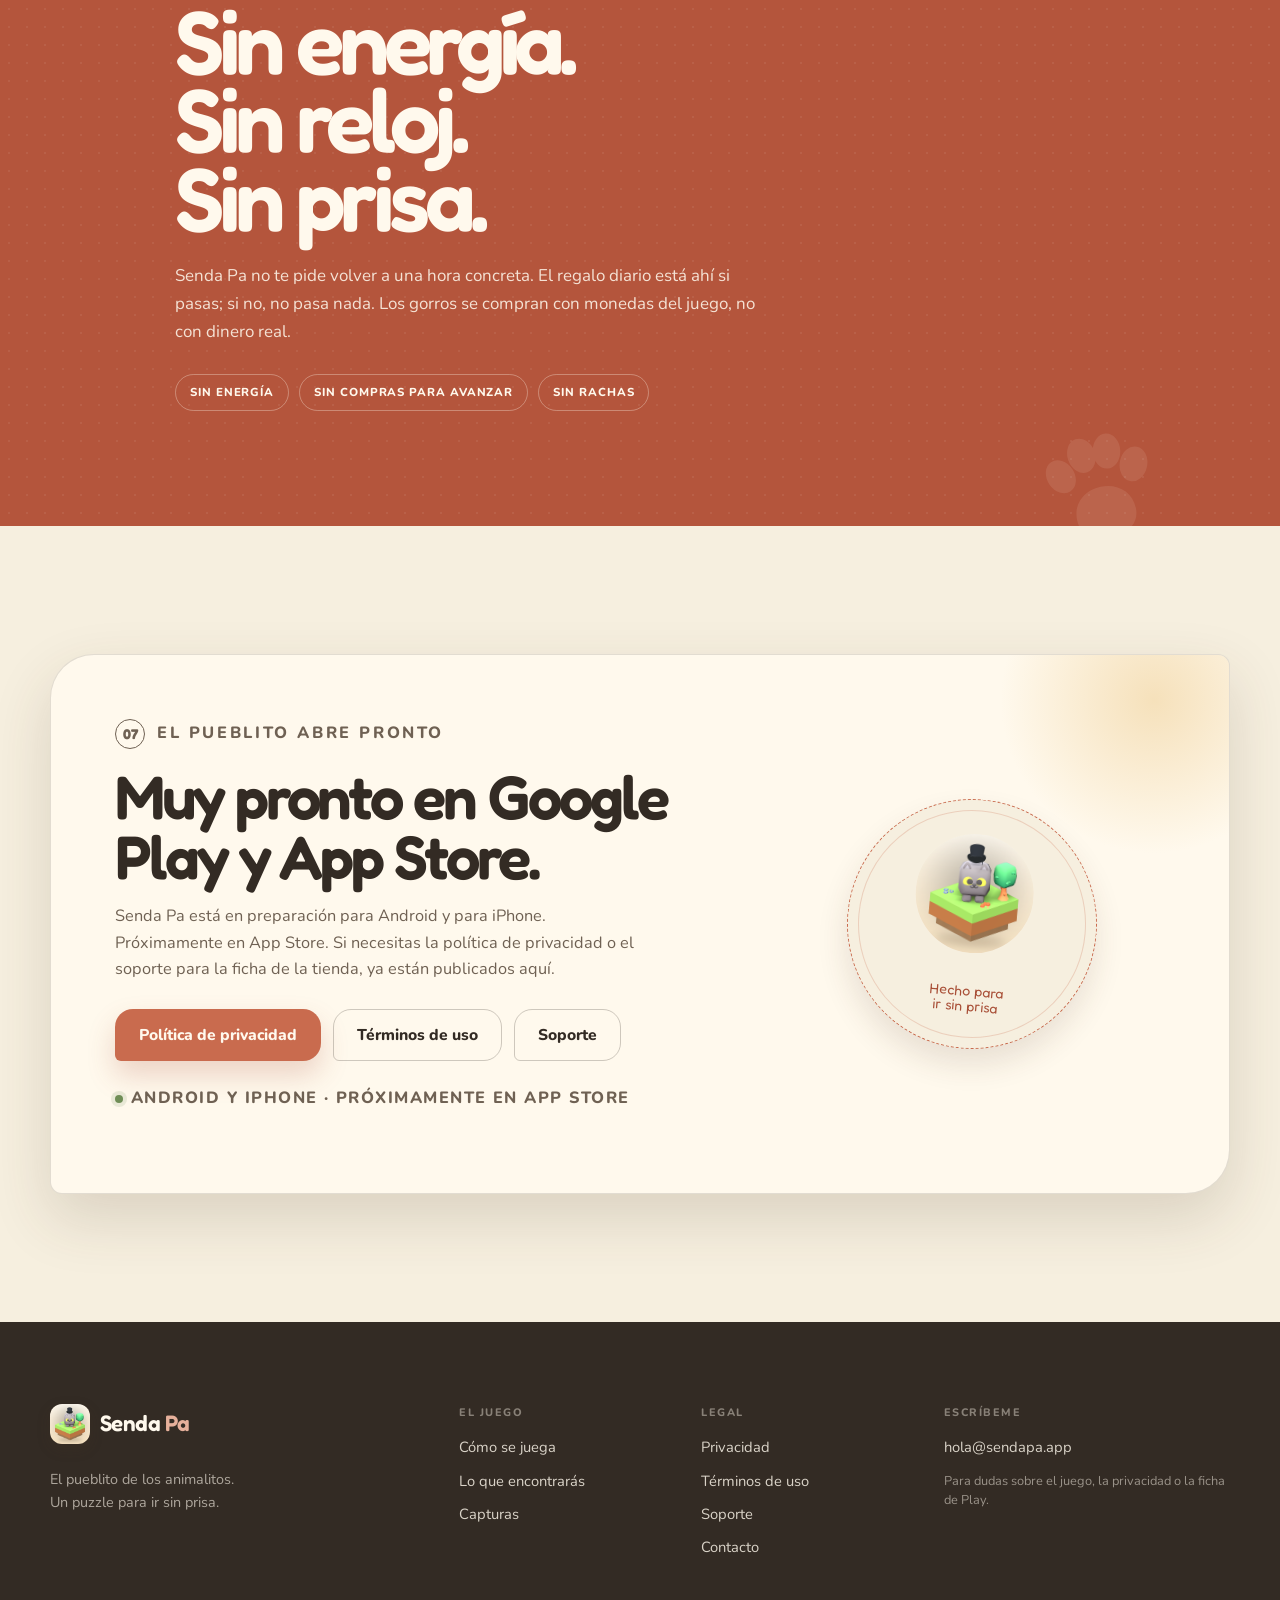
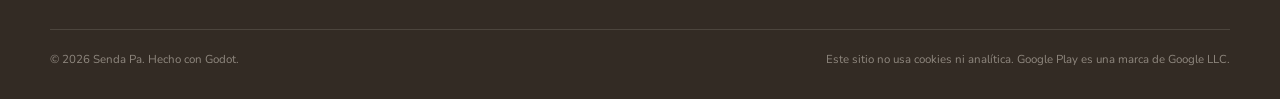
==== commit 76f92670: "Privacidad y landing: anuncios opcionales en Android e iPhone Co-Authored-By: Claude Haiku 5.5 <nore" ====
--- a/index.html
+++ b/index.html
@@ -123,7 +123,7 @@
         </div>
         <ul class="hero-facts" aria-label="Lo esencial">
           <li><svg class="icon" aria-hidden="true"><use href="#i-check"/></svg> Gratis</li>
-          <li><svg class="icon" aria-hidden="true"><use href="#i-check"/></svg> Sin anuncios en Android</li>
+          <li><svg class="icon" aria-hidden="true"><use href="#i-check"/></svg> Anuncios solo si tú quieres</li>
           <li><svg class="icon" aria-hidden="true"><use href="#i-check"/></svg> Sin prisa</li>
         </ul>
       </div>
@@ -165,7 +165,7 @@
       <div class="story-grid">
         <div class="story-copy" data-reveal>
           <p class="lead">Senda Pa es un puzzle isométrico de piezas sencillas: rectas y curvas. Colócalas, corrige y pulsa IR. Tu mascota hará el resto.</p>
-          <p>No hay cronómetro, no hay energía y en Android no hay anuncios, y en iPhone son opcionales y nunca interrumpen el paseo. Cada nivel es un trayecto corto; puedes repetirlo tantas veces como quieras.</p>
+          <p>No hay cronómetro ni energía. Los anuncios son opcionales: solo aparecen si decides verlos a cambio de recompensas. Cada nivel es un trayecto corto; puedes repetirlo tantas veces como quieras.</p>
           <blockquote class="pullquote">«La única prisa es la de llegar a casa.»</blockquote>
         </div>
         <figure class="postcard" data-reveal style="--delay: .1s">
